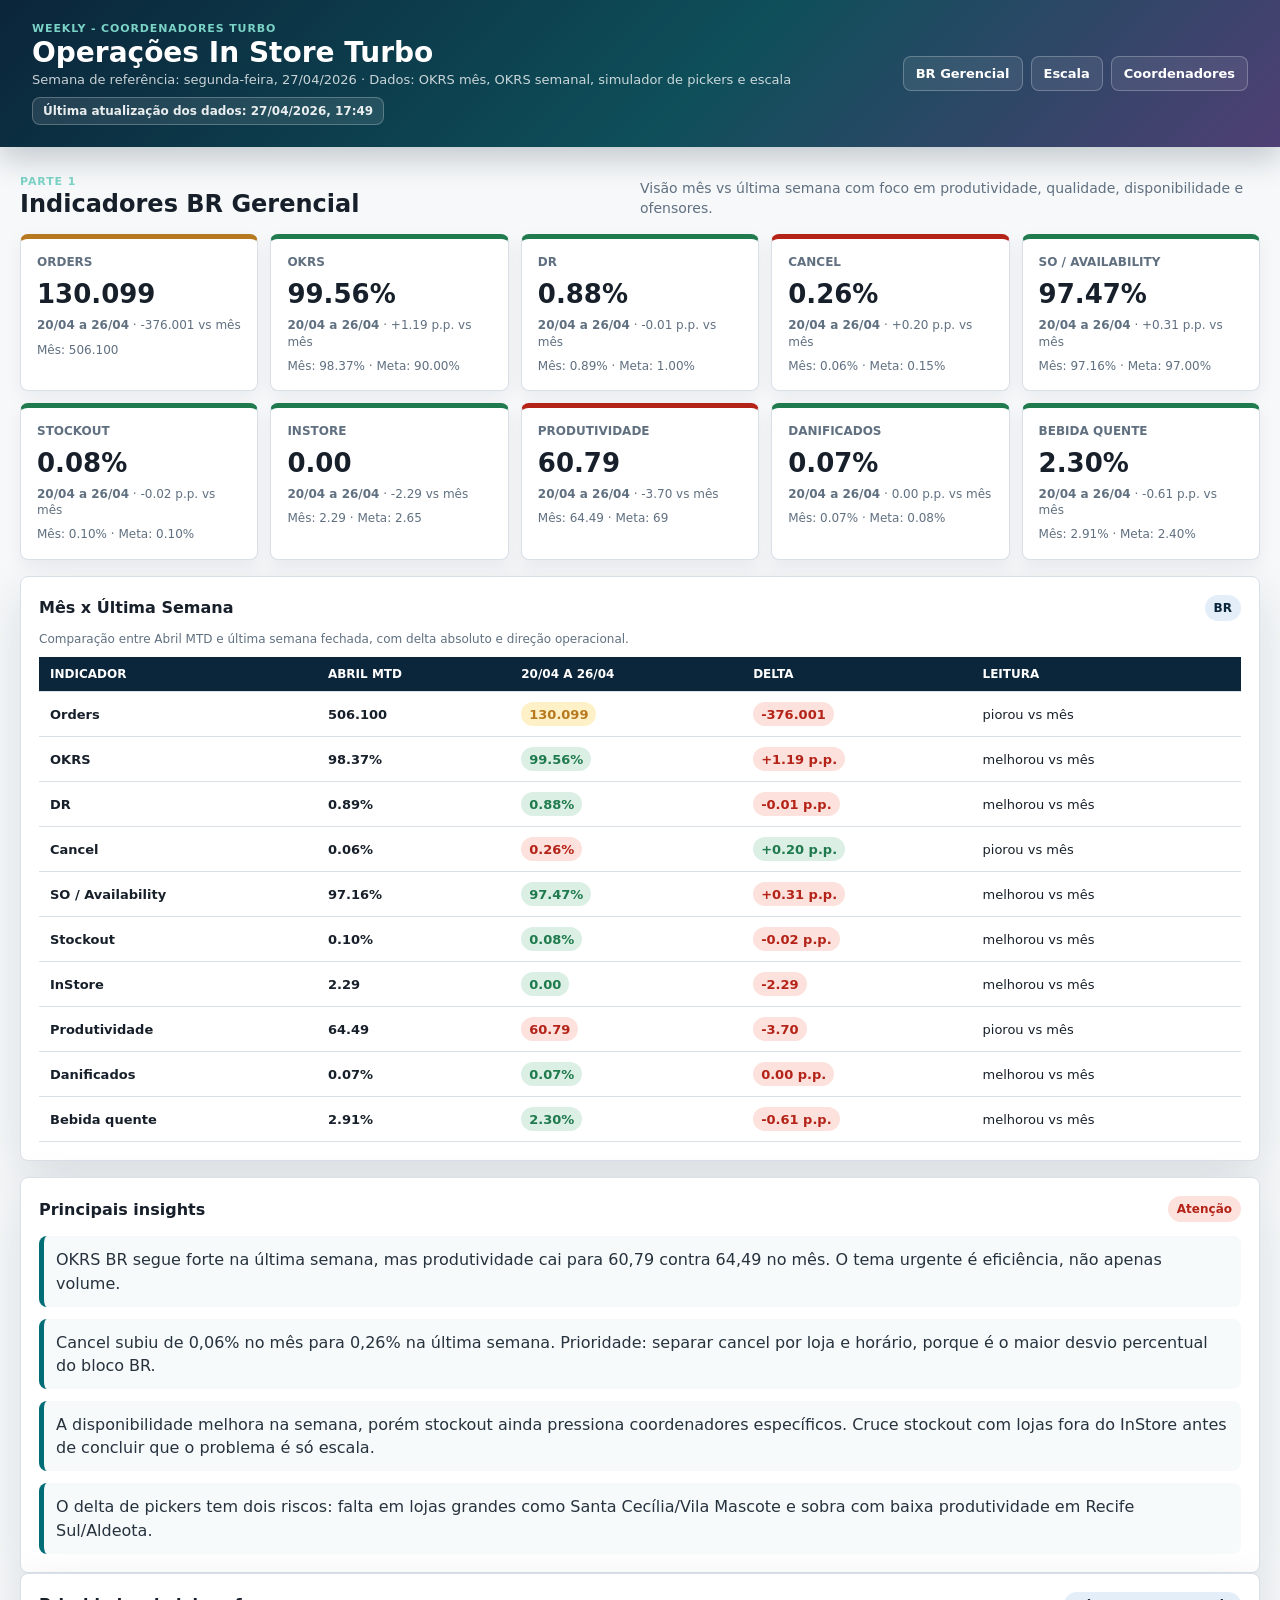
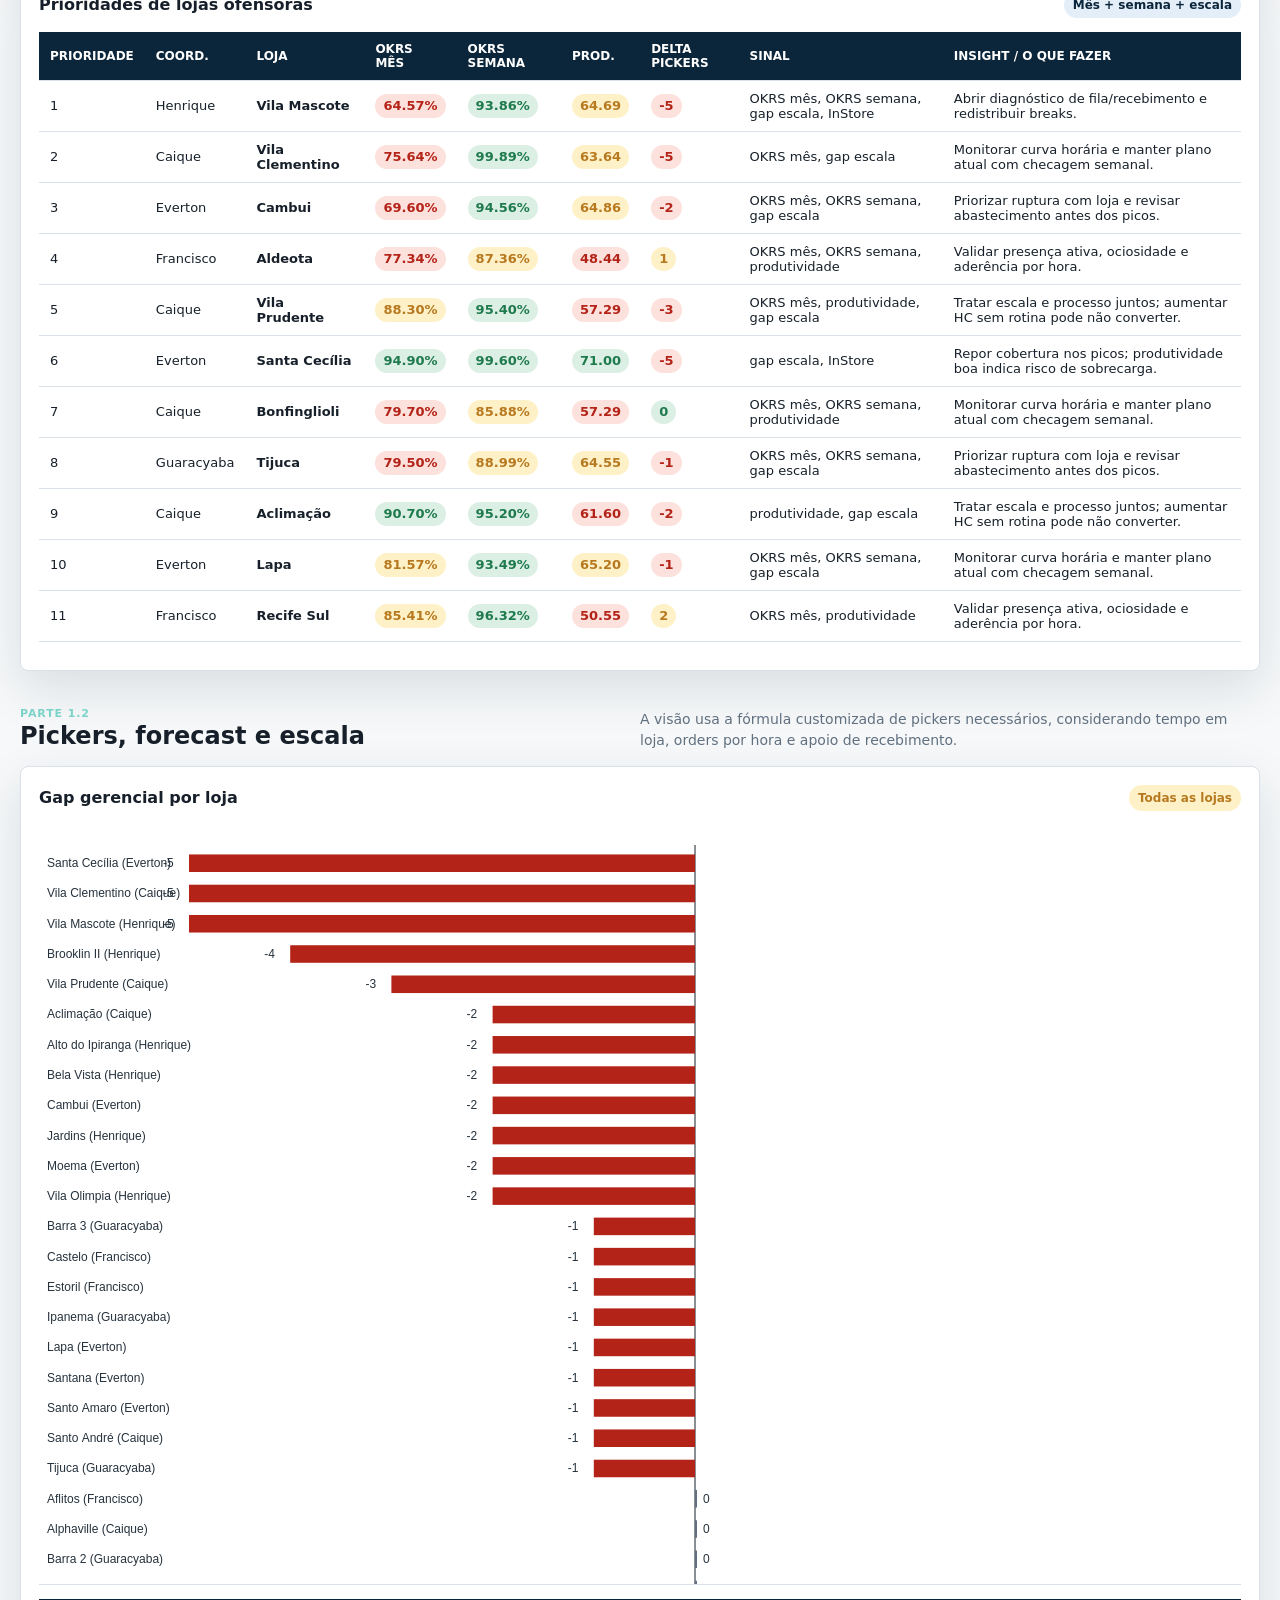
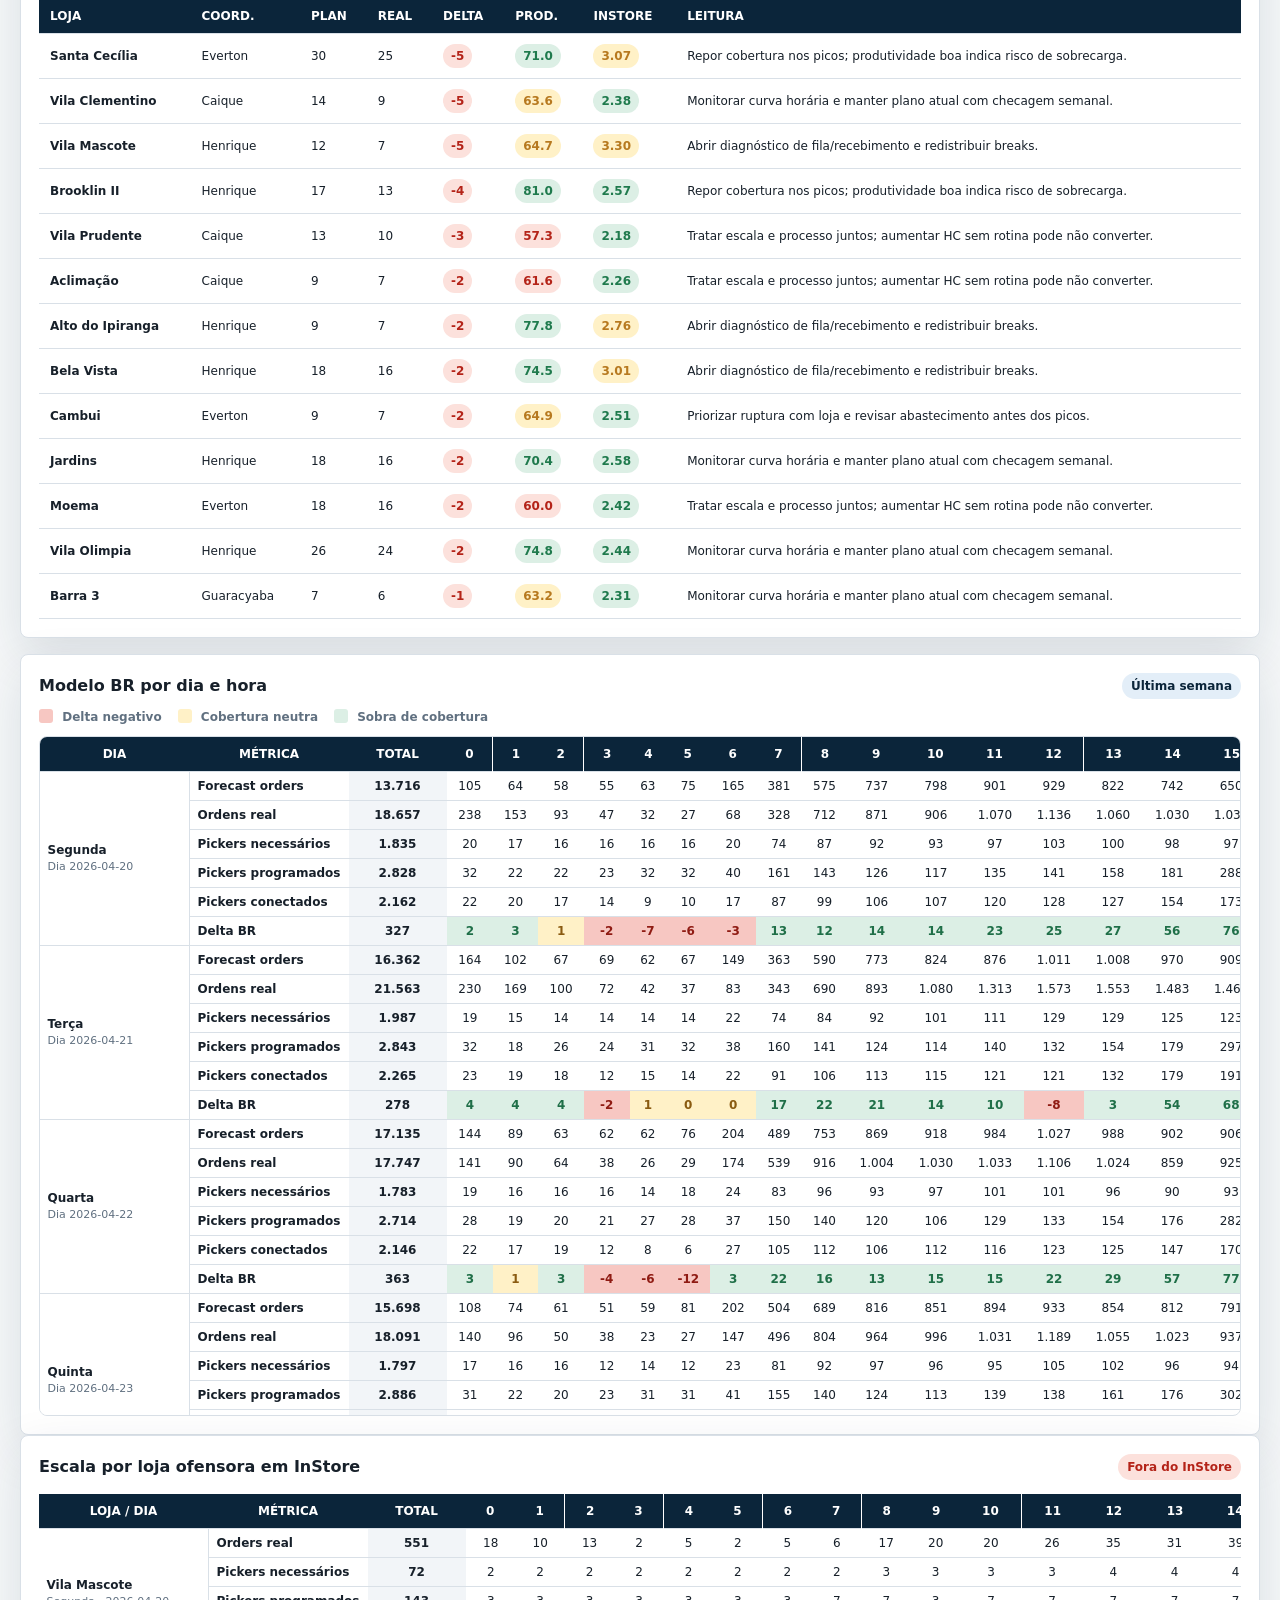
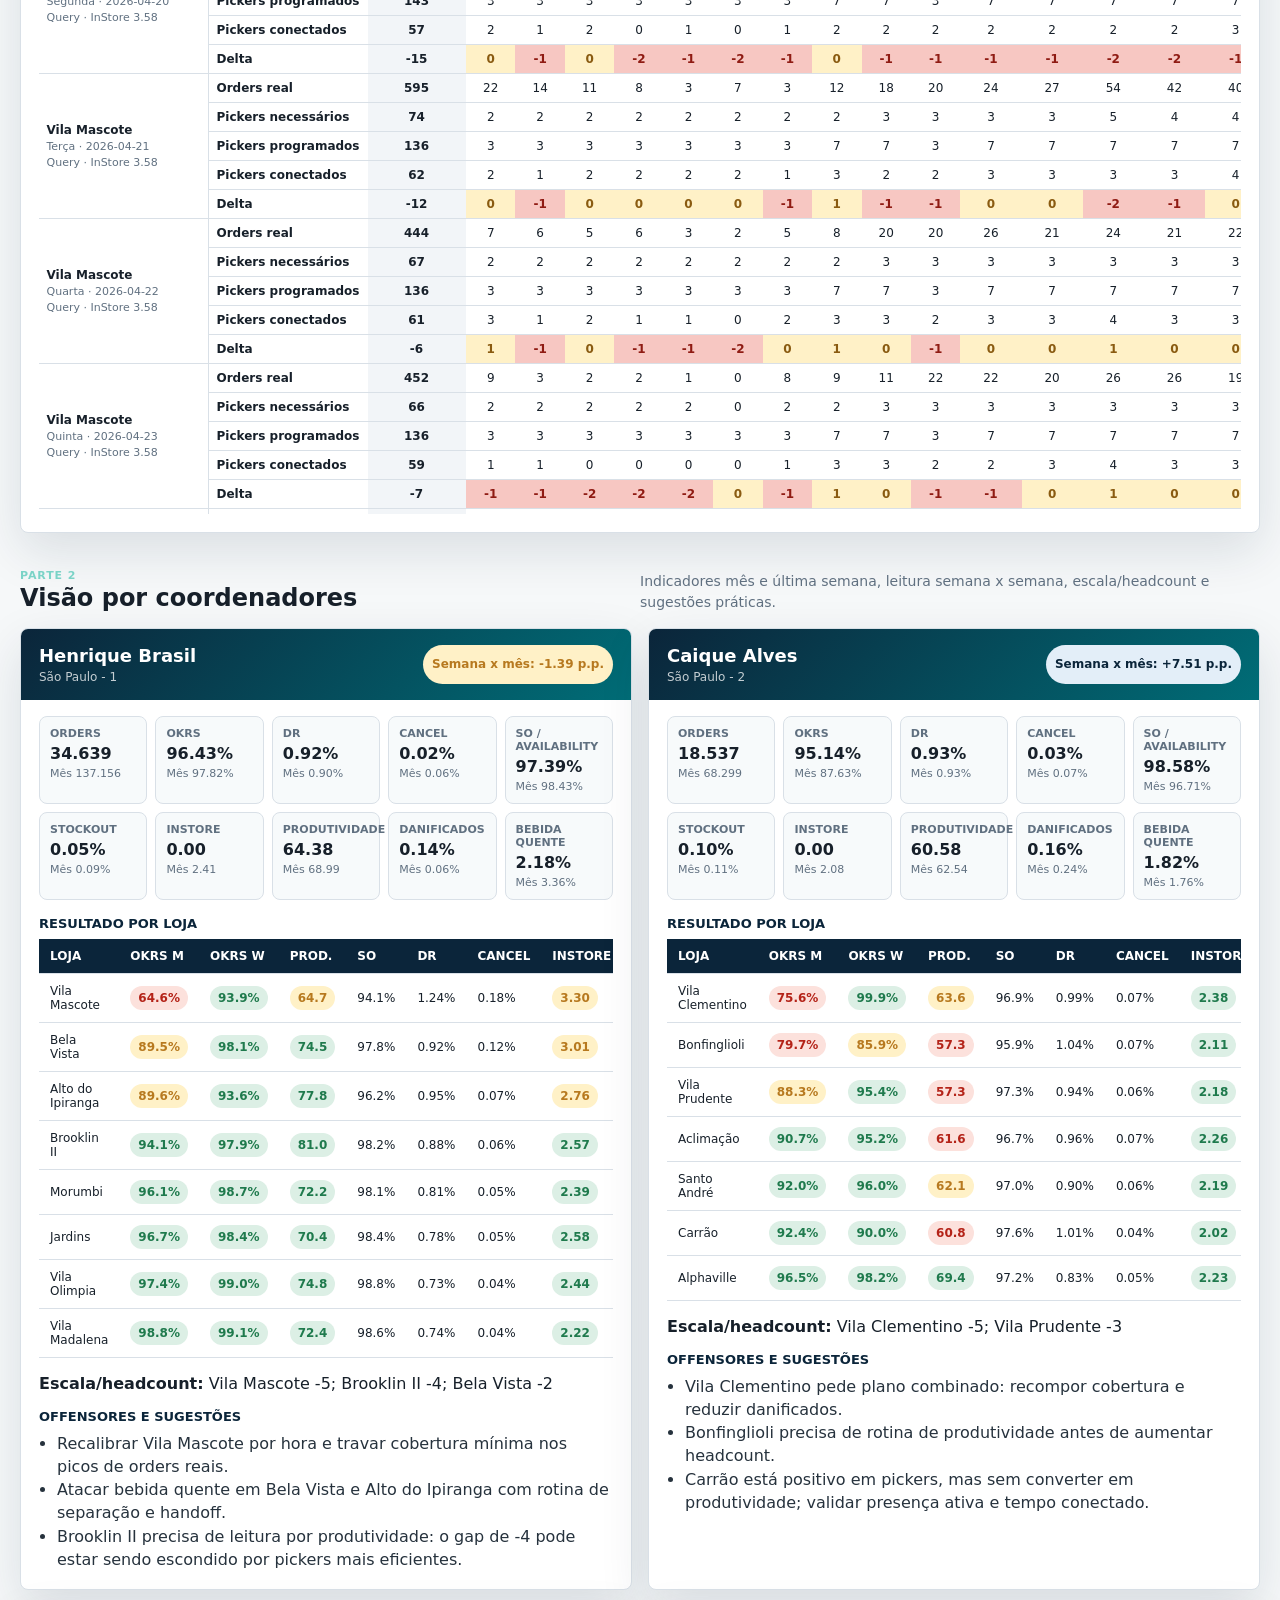
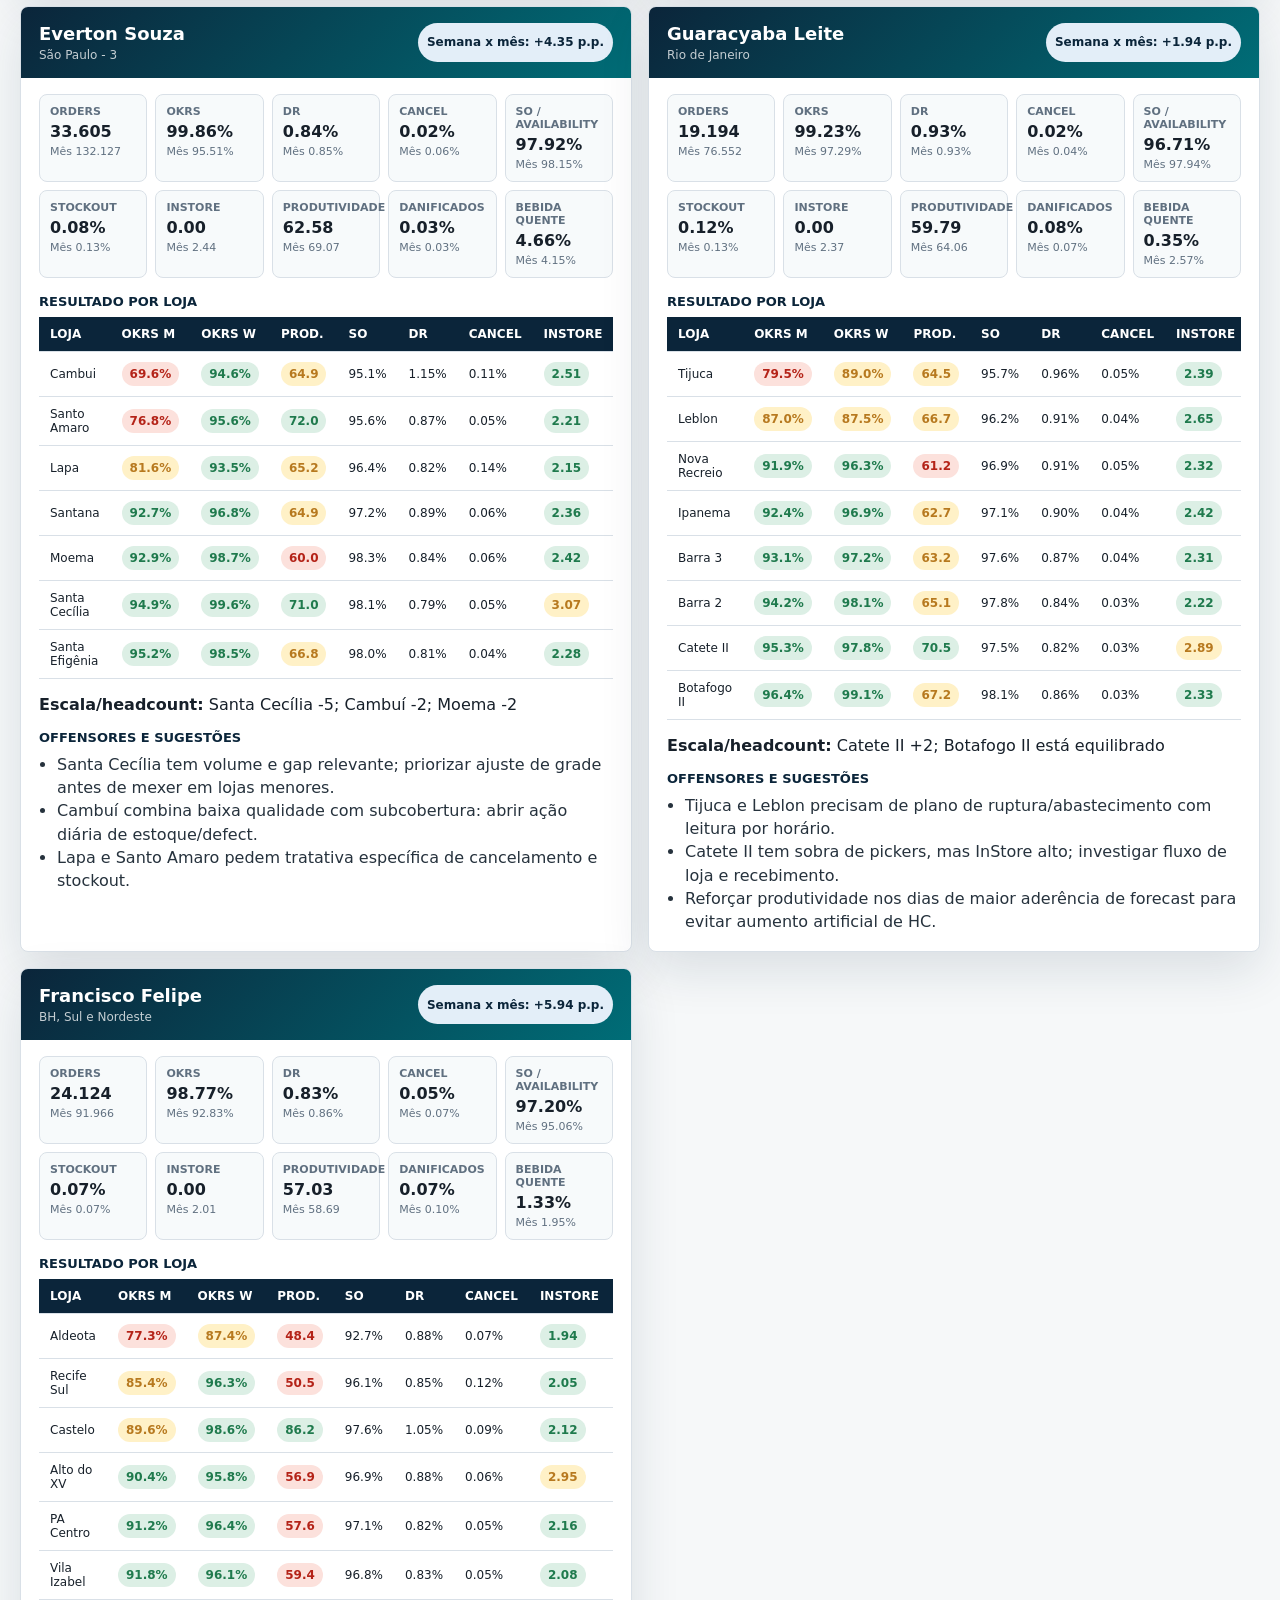
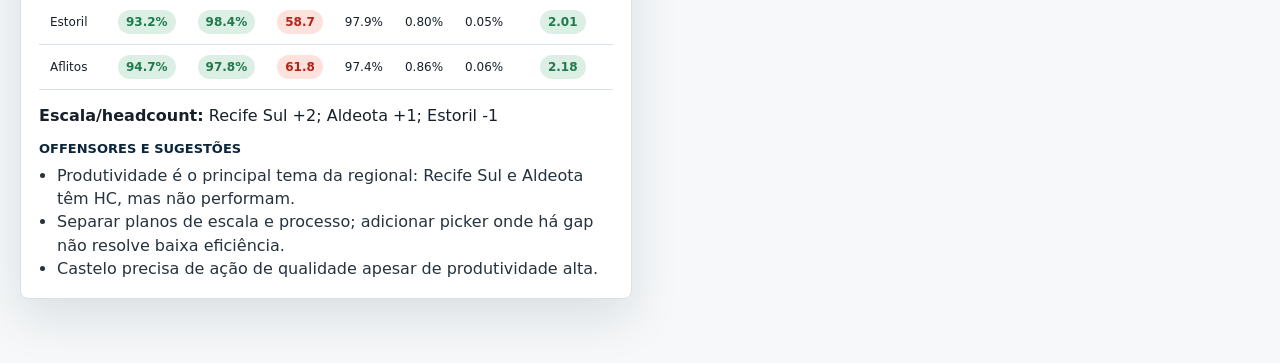
==== index.html @ ad99bea0 "Add files via upload" ====
<!doctype html>
<html lang="pt-BR">
  <head>
    <meta charset="utf-8" />
    <meta name="viewport" content="width=device-width, initial-scale=1" />
    <title>Operações In Store Turbo - 27/04/2026</title>
    <link rel="stylesheet" href="./styles.css" />
  </head>
  <body>
    <header class="topbar">
      <div>
        <p class="eyebrow">Weekly - Coordenadores Turbo</p>
        <h1>Operações In Store Turbo</h1>
        <p class="meta">Semana de referência: segunda-feira, 27/04/2026 · Dados: OKRS mês, OKRS semanal, simulador de pickers e escala</p>
        <p class="update-stamp" id="data-updated-at">Última atualização dos dados: carregando...</p>
      </div>
      <nav class="tabs" aria-label="Seções do dashboard">
        <a href="#br">BR Gerencial</a>
        <a href="#escala">Escala</a>
        <a href="#coords">Coordenadores</a>
      </nav>
    </header>

    <main>
      <section id="br" class="section">
        <div class="section-title">
          <div>
            <p class="eyebrow">Parte 1</p>
            <h2>Indicadores BR Gerencial</h2>
          </div>
          <p class="section-note">Visão mês vs última semana com foco em produtividade, qualidade, disponibilidade e ofensores.</p>
        </div>

        <div class="kpi-grid dense" id="br-kpis"></div>

        <article class="panel br-compare-panel">
          <div class="panel-head">
            <h3>Mês x Última Semana</h3>
            <span class="pill">BR</span>
          </div>
          <p class="chart-note">Comparação entre Abril MTD e última semana fechada, com delta absoluto e direção operacional.</p>
          <div class="table-wrap compare-table-wrap">
            <table id="br-compare-table" class="compare-table"></table>
          </div>
        </article>

        <article class="panel insight-panel">
          <div class="panel-head">
            <h3>Principais insights</h3>
            <span class="pill danger">Atenção</span>
          </div>
          <ul id="br-insights" class="insight-list"></ul>
        </article>

        <article class="panel">
          <div class="panel-head">
            <h3>Prioridades de lojas ofensoras</h3>
            <span class="pill">Mês + semana + escala</span>
          </div>
          <div class="table-wrap">
            <table id="offenders-table"></table>
          </div>
        </article>
      </section>

      <section id="escala" class="section">
        <div class="section-title">
          <div>
            <p class="eyebrow">Parte 1.2</p>
            <h2>Pickers, forecast e escala</h2>
          </div>
          <p class="section-note">A visão usa a fórmula customizada de pickers necessários, considerando tempo em loja, orders por hora e apoio de recebimento.</p>
        </div>

        <article class="panel gap-panel">
            <div class="panel-head">
              <h3>Gap gerencial por loja</h3>
              <span class="pill warning">Todas as lojas</span>
            </div>
            <div class="chart-shell extra-tall">
              <canvas id="pickerGapChart" height="720"></canvas>
            </div>
            <div class="table-wrap">
              <table id="picker-gap-table" class="compact-table"></table>
            </div>
        </article>

        <article class="panel">
          <div class="panel-head">
            <h3>Modelo BR por dia e hora</h3>
            <span class="pill">Última semana</span>
          </div>
          <div class="matrix-legend">
            <span><i class="heat bad"></i> Delta negativo</span>
            <span><i class="heat ok"></i> Cobertura neutra</span>
            <span><i class="heat good"></i> Sobra de cobertura</span>
          </div>
          <div class="table-wrap matrix-wrap">
            <table id="hourly-matrix" class="matrix-table"></table>
          </div>
        </article>

        <article class="panel">
          <div class="panel-head">
            <h3>Escala por loja ofensora em InStore</h3>
            <span class="pill danger">Fora do InStore</span>
          </div>
          <div class="table-wrap">
            <table id="scale-priority-table" class="matrix-table store-matrix"></table>
          </div>
        </article>
      </section>

      <section id="coords" class="section">
        <div class="section-title">
          <div>
            <p class="eyebrow">Parte 2</p>
            <h2>Visão por coordenadores</h2>
          </div>
          <p class="section-note">Indicadores mês e última semana, leitura semana x semana, escala/headcount e sugestões práticas.</p>
        </div>

        <div id="coord-grid" class="coord-grid"></div>
      </section>
    </main>

    <script src="./scale_data.js"></script>
    <script src="./app.js"></script>
  </body>
</html>
---- styles.css ----
:root {
  --ink: #17202a;
  --muted: #607080;
  --line: #d9e0e7;
  --paper: #f6f8f9;
  --panel: #ffffff;
  --navy: #0b253a;
  --teal: #006d77;
  --green: #1f7a4d;
  --green-soft: #dcefe5;
  --amber: #b7791f;
  --amber-soft: #fff1c7;
  --red: #b42318;
  --red-soft: #fce1dc;
  --blue-soft: #e3eef8;
  --violet: #6b4fa3;
  --shadow: 0 18px 50px rgba(18, 38, 63, 0.12);
  font-family: Inter, ui-sans-serif, system-ui, -apple-system, BlinkMacSystemFont, "Segoe UI", sans-serif;
}

* {
  box-sizing: border-box;
}

html {
  scroll-behavior: smooth;
}

body {
  margin: 0;
  color: var(--ink);
  background: var(--paper);
}

.topbar {
  position: sticky;
  top: 0;
  z-index: 10;
  display: flex;
  justify-content: space-between;
  gap: 28px;
  align-items: center;
  padding: 22px 32px;
  color: #fff;
  background: linear-gradient(135deg, #0b253a 0%, #0e4f5a 55%, #4f3f74 100%);
  box-shadow: 0 12px 28px rgba(11, 37, 58, 0.22);
}

.topbar h1 {
  margin: 3px 0 5px;
  font-size: 28px;
  line-height: 1.05;
  letter-spacing: 0;
}

.eyebrow {
  margin: 0;
  color: #7bd3c7;
  font-size: 11px;
  font-weight: 800;
  letter-spacing: 0.08em;
  text-transform: uppercase;
}

.meta {
  margin: 0;
  color: rgba(255, 255, 255, 0.78);
  font-size: 13px;
}

.update-stamp {
  display: inline-flex;
  margin: 10px 0 0;
  padding: 6px 10px;
  border: 1px solid rgba(255, 255, 255, 0.24);
  border-radius: 8px;
  color: rgba(255, 255, 255, 0.9);
  background: rgba(255, 255, 255, 0.1);
  font-size: 12px;
  font-weight: 800;
}

.tabs {
  display: flex;
  gap: 8px;
  flex-wrap: wrap;
  justify-content: flex-end;
}

.tabs a {
  color: #fff;
  text-decoration: none;
  border: 1px solid rgba(255, 255, 255, 0.25);
  padding: 9px 12px;
  border-radius: 8px;
  font-weight: 700;
  font-size: 13px;
  background: rgba(255, 255, 255, 0.08);
}

main {
  width: min(1440px, calc(100% - 40px));
  margin: 28px auto 64px;
}

.section {
  margin-bottom: 36px;
}

.section-title {
  display: flex;
  align-items: end;
  justify-content: space-between;
  gap: 20px;
  margin-bottom: 16px;
}

.section-title h2 {
  margin: 2px 0 0;
  font-size: 24px;
  letter-spacing: 0;
}

.section-note {
  max-width: 620px;
  margin: 0;
  color: var(--muted);
  font-size: 14px;
  line-height: 1.45;
}

.kpi-grid {
  display: grid;
  grid-template-columns: repeat(6, minmax(0, 1fr));
  gap: 12px;
  margin-bottom: 16px;
}

.kpi-grid.dense {
  grid-template-columns: repeat(5, minmax(0, 1fr));
}

.kpi {
  min-height: 124px;
  padding: 16px;
  border-radius: 8px;
  background: var(--panel);
  border: 1px solid var(--line);
  box-shadow: 0 6px 18px rgba(18, 38, 63, 0.06);
}

.kpi.green {
  border-top: 5px solid var(--green);
}

.kpi.amber {
  border-top: 5px solid var(--amber);
}

.kpi.red {
  border-top: 5px solid var(--red);
}

.kpi .label {
  margin: 0 0 10px;
  color: var(--muted);
  font-size: 12px;
  font-weight: 800;
  text-transform: uppercase;
}

.kpi .value {
  margin: 0;
  font-size: 26px;
  font-weight: 900;
  letter-spacing: 0;
}

.kpi .sub {
  margin: 8px 0 0;
  color: var(--muted);
  font-size: 12px;
  line-height: 1.35;
}

.layout-2 {
  display: grid;
  grid-template-columns: minmax(0, 1.25fr) minmax(360px, 0.75fr);
  gap: 16px;
  margin-bottom: 16px;
}

.panel {
  background: var(--panel);
  border: 1px solid var(--line);
  border-radius: 8px;
  padding: 18px;
  box-shadow: var(--shadow);
}

.panel-head {
  display: flex;
  justify-content: space-between;
  align-items: center;
  gap: 12px;
  margin-bottom: 14px;
}

.panel h3 {
  margin: 0;
  font-size: 16px;
}

.pill {
  display: inline-flex;
  align-items: center;
  justify-content: center;
  min-height: 26px;
  padding: 5px 9px;
  border-radius: 999px;
  background: var(--blue-soft);
  color: var(--navy);
  font-size: 12px;
  font-weight: 800;
  white-space: nowrap;
}

.pill.warning {
  background: var(--amber-soft);
  color: var(--amber);
}

.pill.danger {
  background: var(--red-soft);
  color: var(--red);
}

.chart-shell {
  position: relative;
  width: 100%;
  min-height: 260px;
}

.chart-shell.tall {
  min-height: 340px;
}

.chart-shell.extra-tall {
  min-height: 760px;
}

.chart-shell.compare-scroll {
  max-height: 430px;
  min-height: 390px;
  overflow-y: auto;
  padding-bottom: 8px;
}

.br-compare-panel {
  margin-bottom: 16px;
}

.compare-table-wrap {
  max-height: none;
}

.compare-table {
  min-width: 760px;
}

.compare-table td:nth-child(2),
.compare-table td:nth-child(3),
.compare-table td:nth-child(4) {
  font-weight: 900;
}

canvas {
  width: 100%;
  display: block;
}

.chart-note {
  margin: -4px 0 10px;
  color: var(--muted);
  font-size: 12px;
  line-height: 1.4;
}

.insight-list {
  display: grid;
  gap: 12px;
  padding: 0;
  margin: 0;
  list-style: none;
}

.insight-list li {
  padding: 12px;
  border-radius: 8px;
  background: #f7fafb;
  border-left: 5px solid var(--teal);
  color: #26323d;
  line-height: 1.45;
}

.formula-card {
  padding: 14px;
  border: 1px solid #d6e7e5;
  border-radius: 8px;
  background: #f2fbf9;
  margin-bottom: 12px;
}

.formula-card p {
  margin: 0 0 8px;
  line-height: 1.45;
}

.formula-card p:last-child {
  margin-bottom: 0;
}

.muted {
  color: var(--muted);
}

.matrix-legend {
  display: flex;
  gap: 16px;
  flex-wrap: wrap;
  margin: -4px 0 12px;
  color: var(--muted);
  font-size: 12px;
  font-weight: 800;
}

.heat {
  display: inline-block;
  width: 14px;
  height: 14px;
  margin-right: 5px;
  border-radius: 3px;
  vertical-align: -2px;
}

.heat.bad,
.heat-bad {
  background: #f7c7c2;
  color: #8f1b13;
  font-weight: 900;
}

.heat.ok,
.heat-ok {
  background: #fff1c7;
  color: #8a5b11;
  font-weight: 900;
}

.heat.good,
.heat-good {
  background: #dcefe5;
  color: #1f6f48;
  font-weight: 900;
}

.table-wrap {
  overflow: auto;
  max-height: 620px;
}

.table-wrap.slim {
  margin-bottom: 14px;
}

table {
  width: 100%;
  border-collapse: separate;
  border-spacing: 0;
  min-width: 900px;
  font-size: 13px;
}

th,
td {
  padding: 10px 11px;
  border-bottom: 1px solid var(--line);
  text-align: left;
  vertical-align: middle;
}

th {
  position: static;
  color: #fff;
  background: var(--navy);
  font-size: 12px;
  text-transform: uppercase;
}

.matrix-wrap {
  max-height: 680px;
  border: 1px solid var(--line);
  border-radius: 8px;
}

.gap-panel {
  margin-bottom: 16px;
}

.gap-panel .chart-shell {
  max-height: 680px;
  overflow-y: auto;
  border-bottom: 1px solid var(--line);
  margin-bottom: 14px;
}

.matrix-table {
  min-width: 1680px;
  font-size: 12px;
}

.matrix-table th {
  position: sticky;
  top: 0;
  text-align: center;
  z-index: 3;
}

.matrix-table td {
  padding: 7px 8px;
  text-align: center;
  white-space: nowrap;
}

.matrix-table th:first-child {
  position: sticky;
  left: 0;
  z-index: 4;
}

.matrix-table th:nth-child(2) {
  position: sticky;
  left: 150px;
  z-index: 4;
}

.matrix-table th:nth-child(3) {
  position: sticky;
  left: 280px;
  z-index: 4;
}

.matrix-table .day-cell,
.matrix-table .metric-cell,
.matrix-table .total-cell {
  position: sticky;
  z-index: 2;
  background: #fff;
}

.matrix-table .day-cell {
  left: 0;
  width: 150px;
  min-width: 150px;
  text-align: left;
  border-right: 1px solid var(--line);
}

.day-cell span {
  display: block;
  margin-top: 3px;
  color: var(--muted);
  font-size: 11px;
}

.metric-cell {
  left: 150px;
  width: 130px;
  min-width: 130px;
  text-align: left !important;
  font-weight: 800;
}

.total-cell {
  left: 280px;
  width: 98px;
  min-width: 98px;
  font-weight: 900;
  background: #f2f5f8 !important;
}

tr:hover td {
  background: #f9fbfc;
}

.status {
  display: inline-flex;
  align-items: center;
  min-height: 24px;
  padding: 4px 8px;
  border-radius: 999px;
  font-weight: 900;
  white-space: nowrap;
}

.status.green {
  background: var(--green-soft);
  color: var(--green);
}

.status.amber {
  background: var(--amber-soft);
  color: var(--amber);
}

.status.red {
  background: var(--red-soft);
  color: var(--red);
}

.coord-grid {
  display: grid;
  grid-template-columns: repeat(2, minmax(0, 1fr));
  gap: 16px;
}

.coord-card {
  background: var(--panel);
  border: 1px solid var(--line);
  border-radius: 8px;
  box-shadow: var(--shadow);
  overflow: hidden;
}

.coord-top {
  display: flex;
  justify-content: space-between;
  gap: 16px;
  padding: 16px 18px;
  color: #fff;
  background: linear-gradient(135deg, var(--navy), var(--teal));
}

.coord-top h3 {
  margin: 0;
  font-size: 18px;
}

.coord-top p {
  margin: 4px 0 0;
  color: rgba(255, 255, 255, 0.76);
  font-size: 12px;
}

.coord-body {
  padding: 16px 18px 18px;
}

.coord-metrics {
  display: grid;
  grid-template-columns: repeat(4, 1fr);
  gap: 8px;
  margin-bottom: 14px;
}

.coord-metrics.full {
  grid-template-columns: repeat(5, minmax(0, 1fr));
}

.mini-metric {
  padding: 10px;
  border-radius: 8px;
  background: #f7fafb;
  border: 1px solid var(--line);
}

.mini-metric span {
  display: block;
  color: var(--muted);
  font-size: 11px;
  font-weight: 800;
  text-transform: uppercase;
}

.mini-metric strong {
  display: block;
  margin-top: 4px;
  font-size: 16px;
}

.mini-metric em {
  display: block;
  margin-top: 4px;
  color: var(--muted);
  font-size: 11px;
  font-style: normal;
}

.coord-body h4 {
  margin: 16px 0 8px;
  font-size: 13px;
  text-transform: uppercase;
  color: var(--navy);
}

.compact-table {
  min-width: 0;
  font-size: 12px;
}

.compact-table th {
  position: static;
}

.store-matrix {
  min-width: 1780px;
}

.store-matrix .day-cell {
  width: 170px;
  min-width: 170px;
}

.store-matrix .metric-cell {
  left: 170px;
}

.store-matrix .total-cell {
  left: 300px;
}

.store-matrix th:nth-child(2) {
  left: 170px;
}

.store-matrix th:nth-child(3) {
  left: 300px;
}

.suggestions {
  margin: 0;
  padding-left: 18px;
  color: #26323d;
  line-height: 1.45;
}

@media (max-width: 1080px) {
  .topbar,
  .section-title {
    align-items: start;
    flex-direction: column;
  }

  .tabs {
    justify-content: flex-start;
  }

  .kpi-grid {
    grid-template-columns: repeat(3, 1fr);
  }

  .kpi-grid.dense,
  .coord-metrics.full {
    grid-template-columns: repeat(3, 1fr);
  }

  .layout-2,
  .coord-grid {
    grid-template-columns: 1fr;
  }
}

@media (max-width: 680px) {
  main {
    width: min(100% - 24px, 1440px);
  }

  .topbar {
    padding: 18px;
  }

  .kpi-grid,
  .coord-metrics {
    grid-template-columns: repeat(2, 1fr);
  }

  .kpi-grid.dense,
  .coord-metrics.full {
    grid-template-columns: repeat(2, 1fr);
  }
}
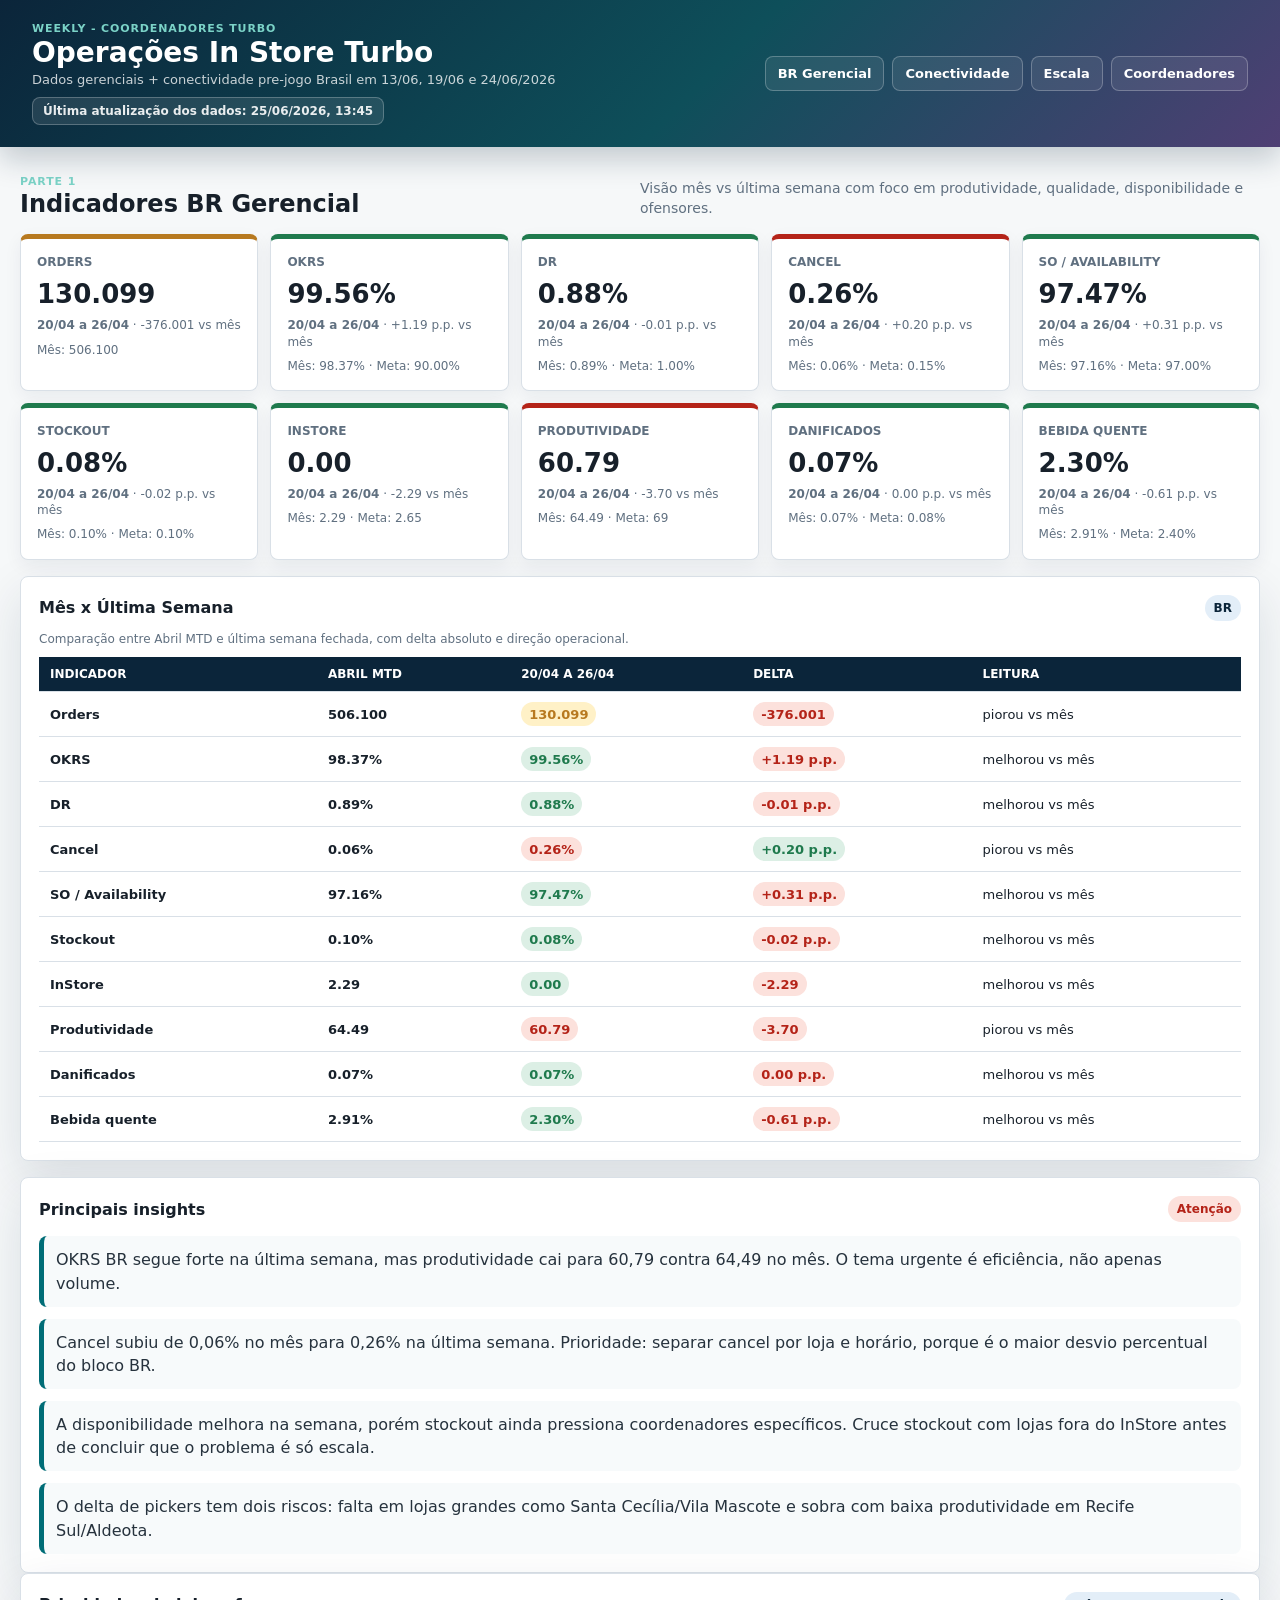
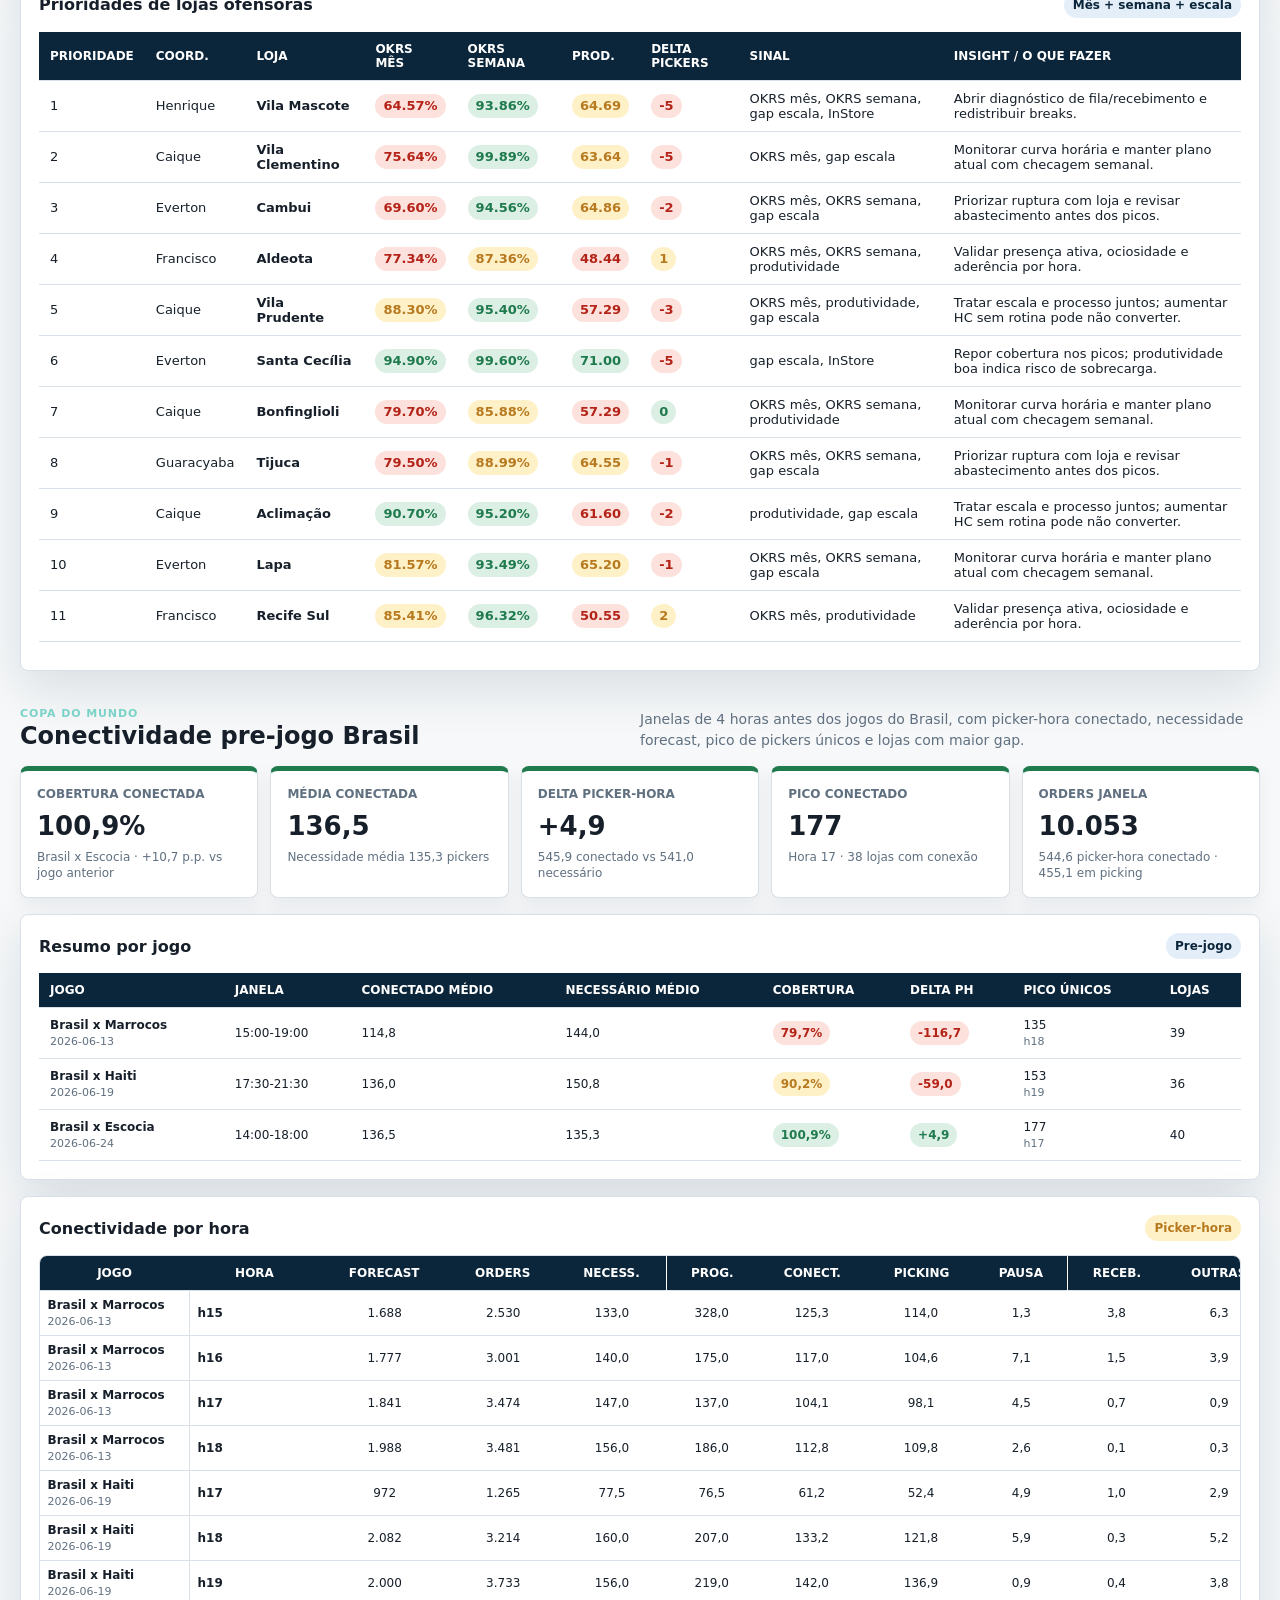
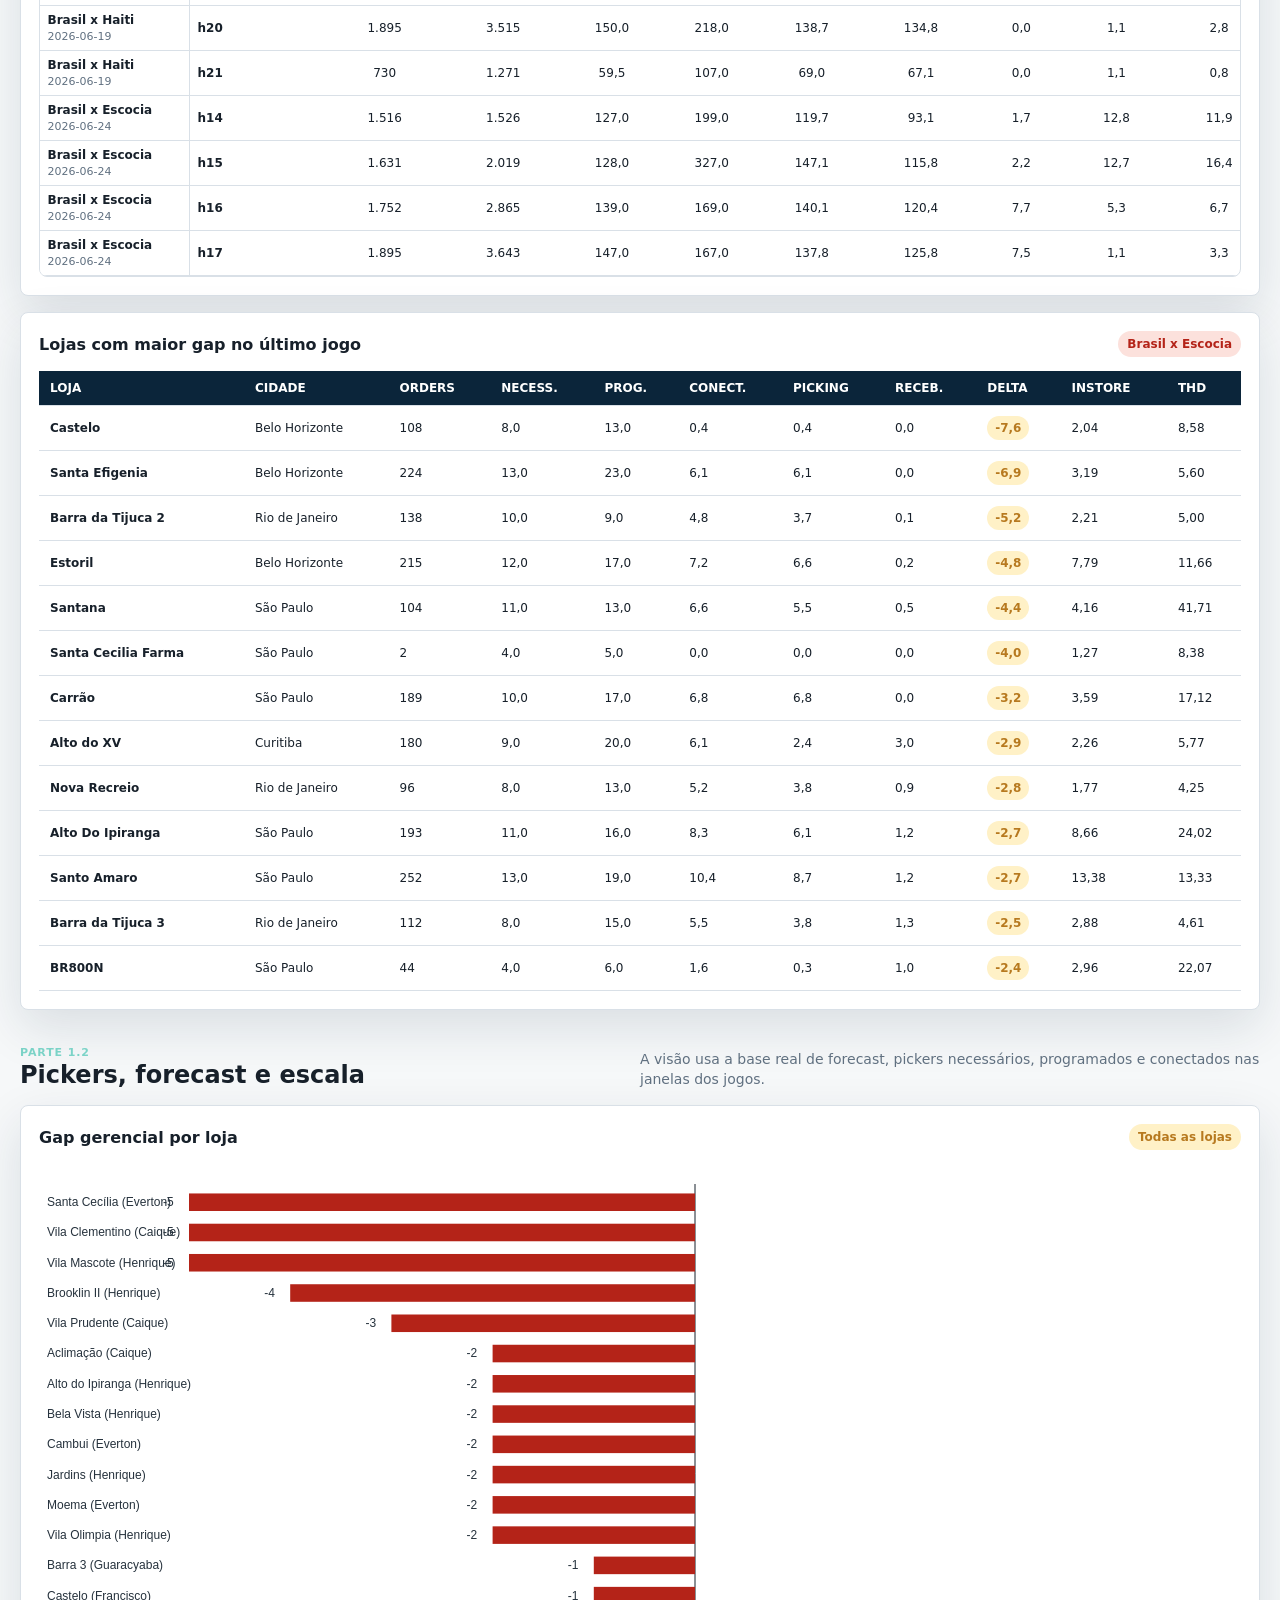
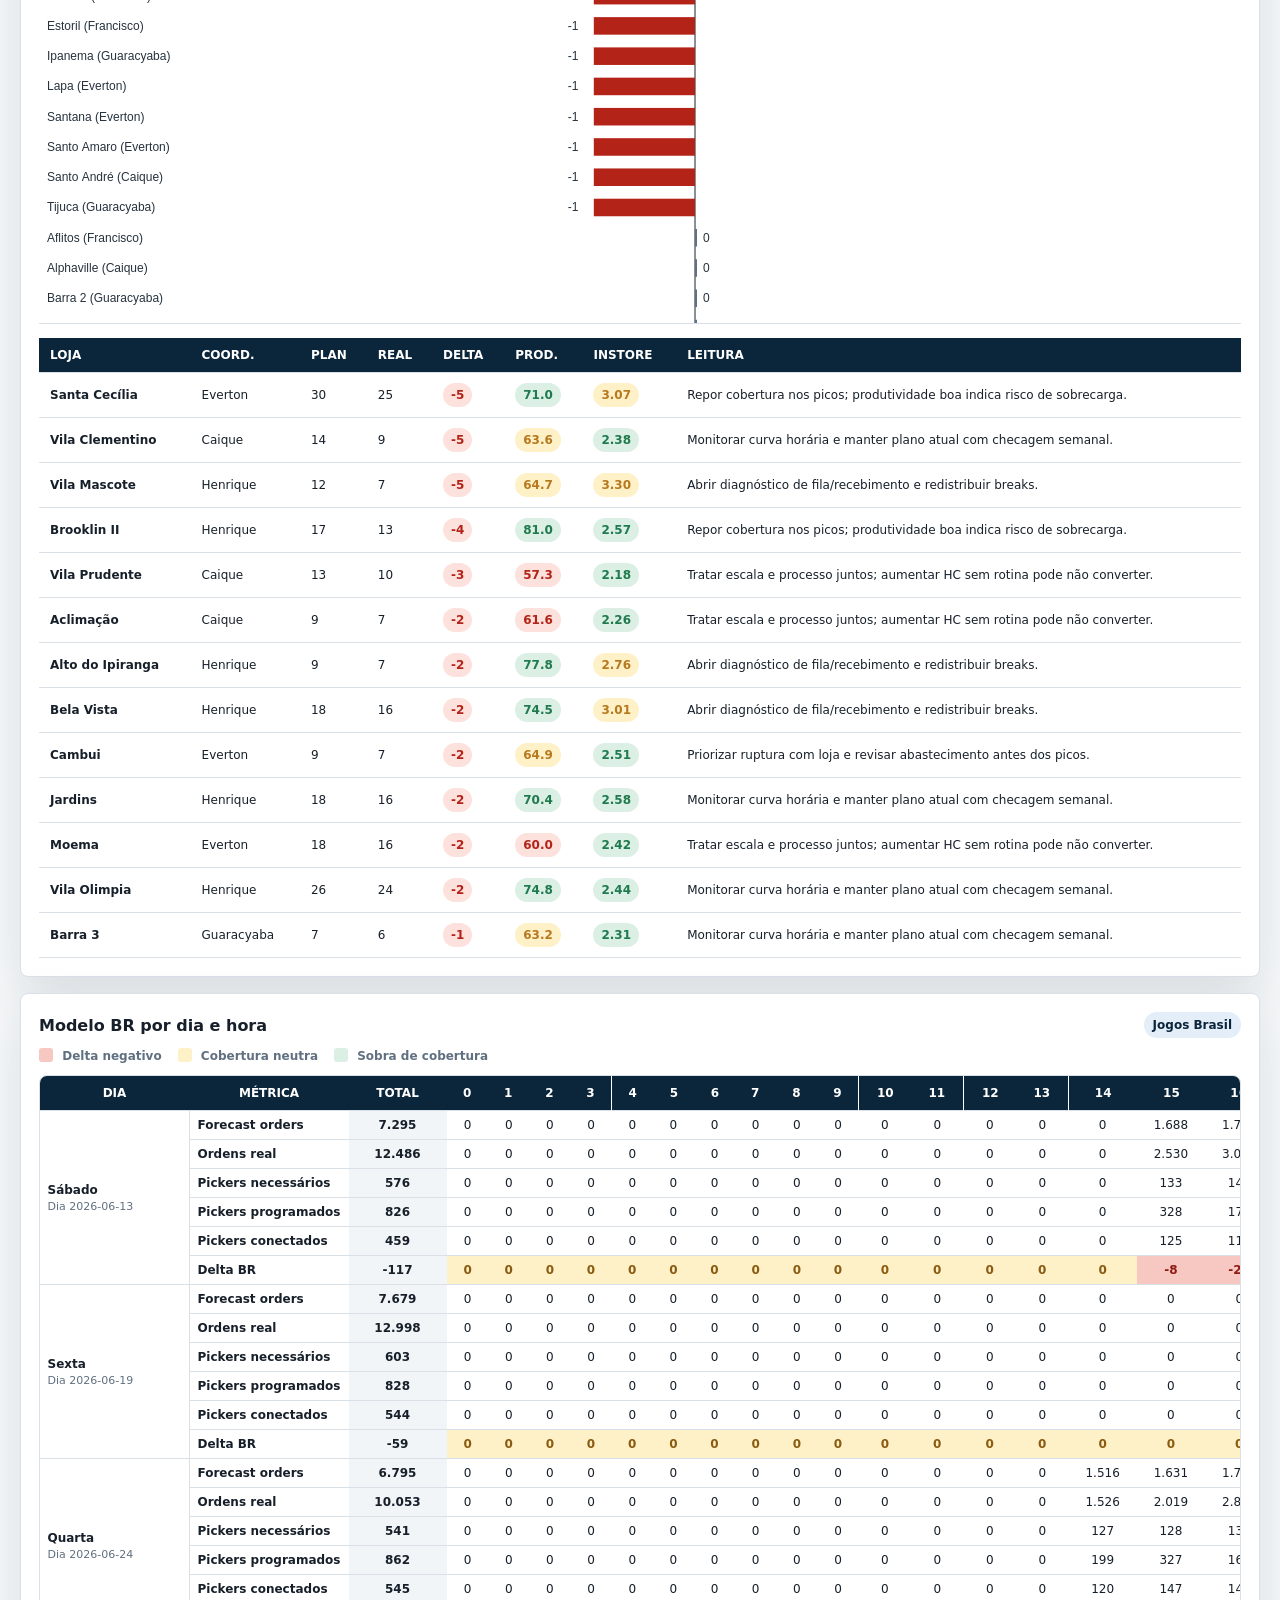
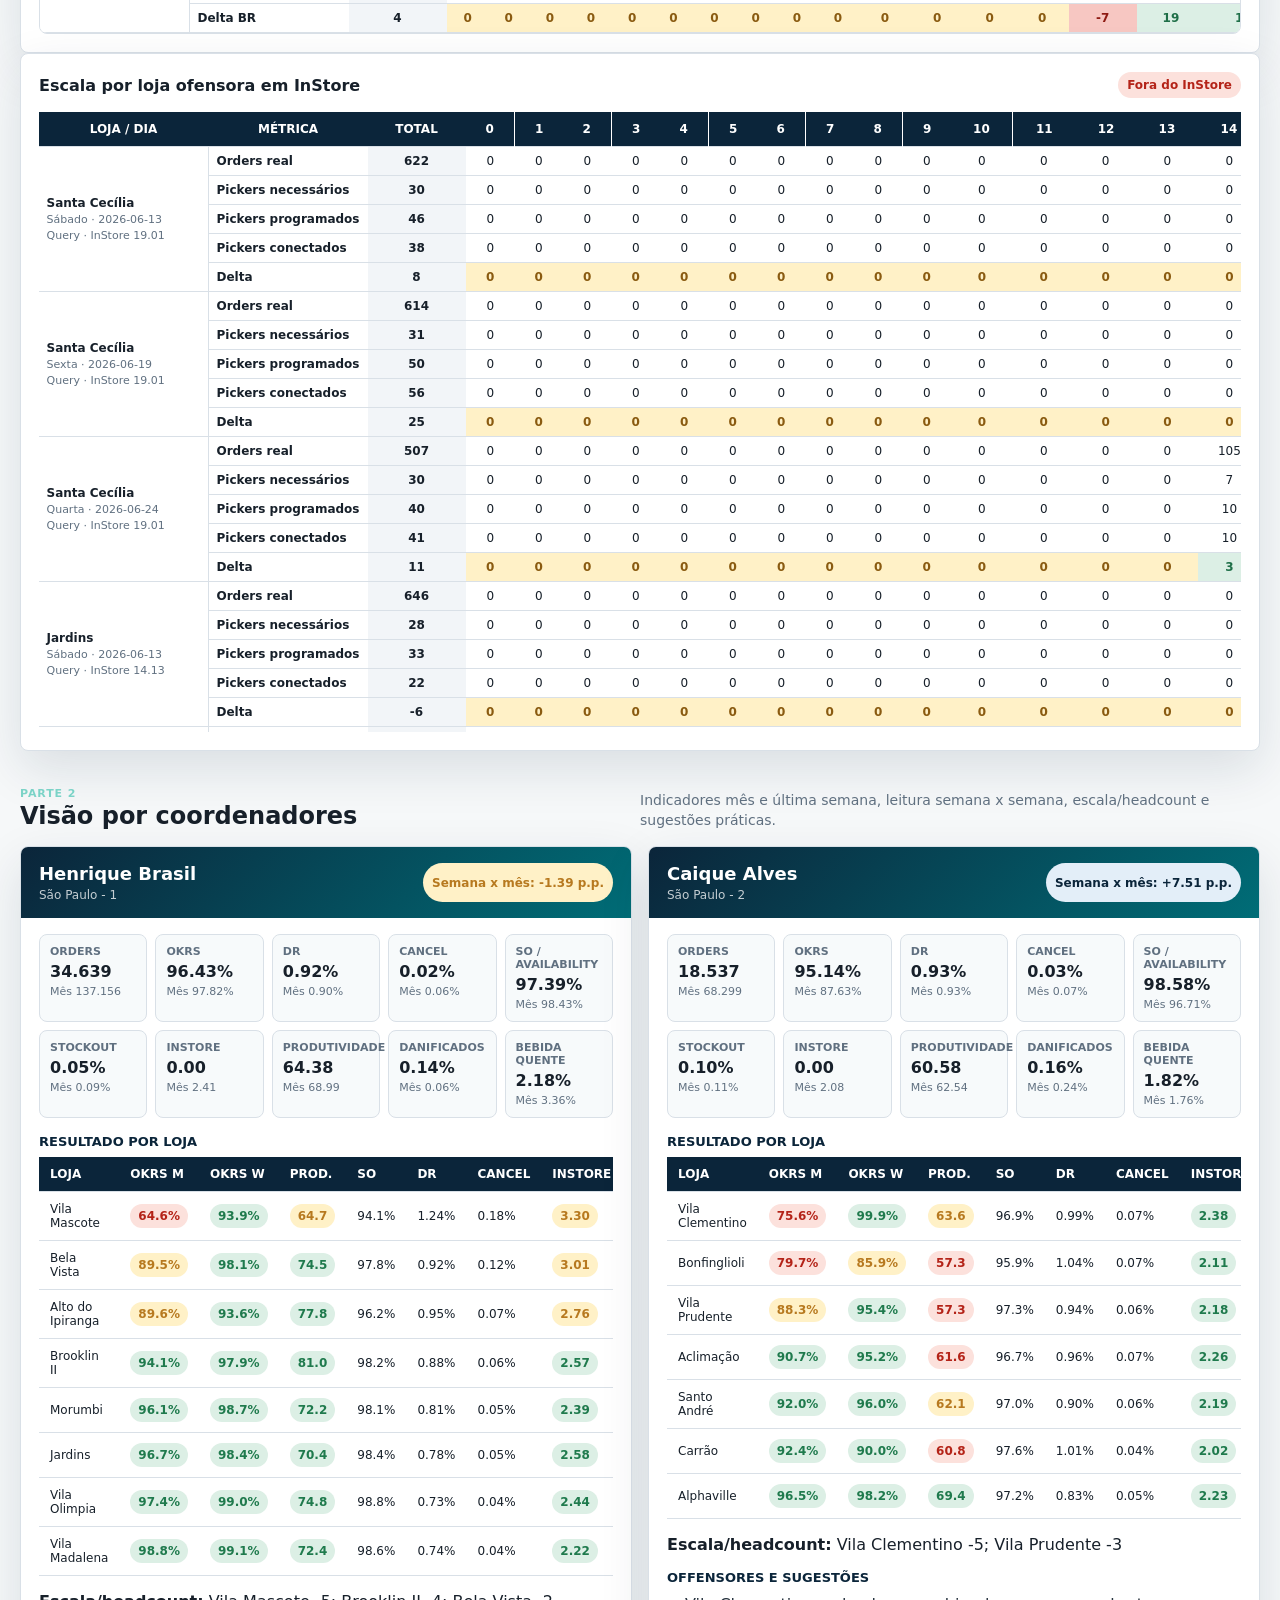
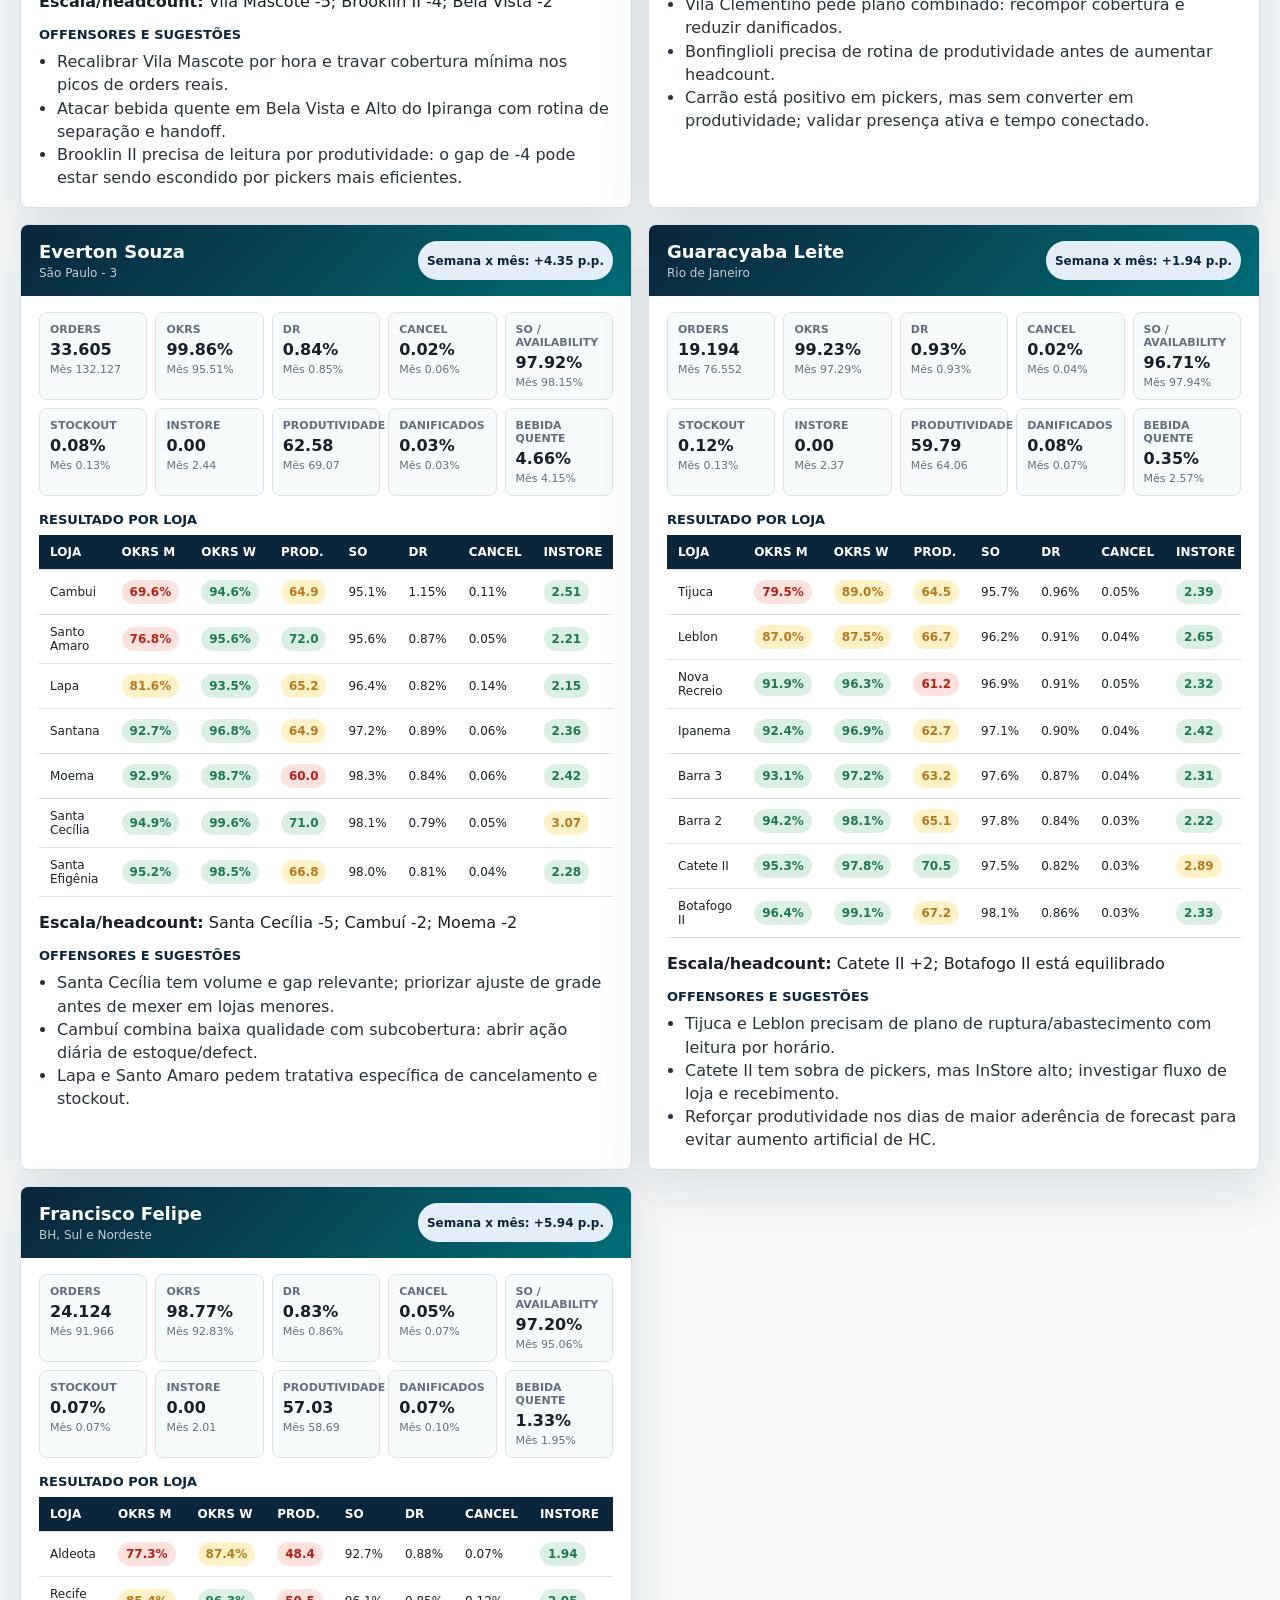
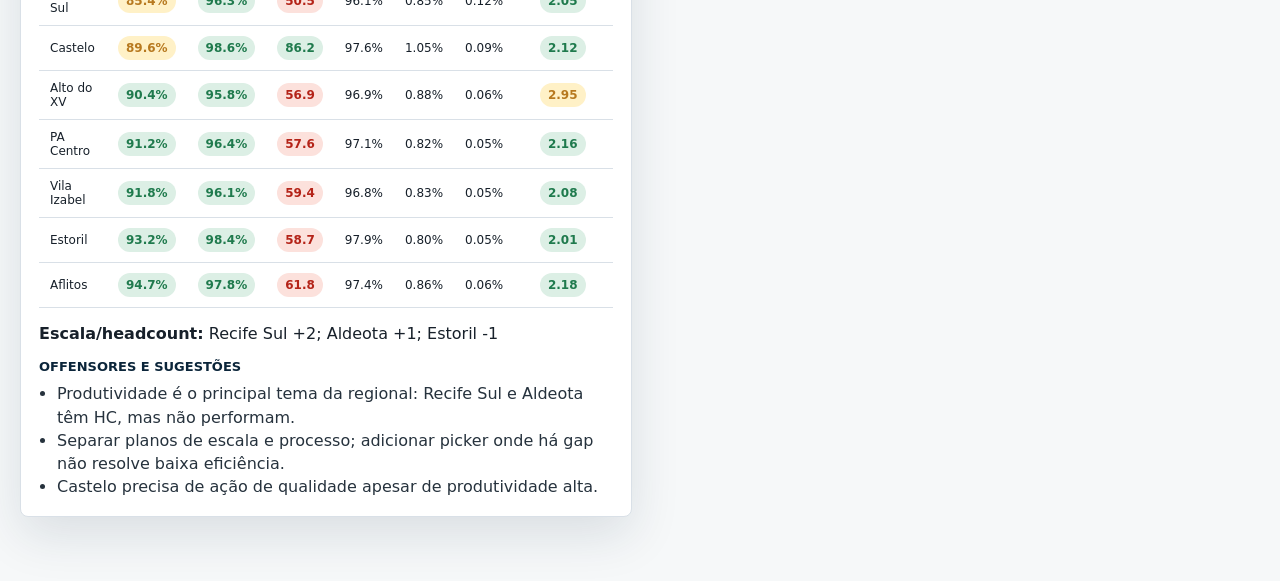
==== commit a60d644d: "Atualiza conectividade Brasil na dashboard" ====
--- a/index.html
+++ b/index.html
@@ -3,7 +3,7 @@
   <head>
     <meta charset="utf-8" />
     <meta name="viewport" content="width=device-width, initial-scale=1" />
-    <title>Operações In Store Turbo - 27/04/2026</title>
+    <title>Operações In Store Turbo - Conectividade Brasil</title>
     <link rel="stylesheet" href="./styles.css" />
   </head>
   <body>
@@ -11,11 +11,12 @@
       <div>
         <p class="eyebrow">Weekly - Coordenadores Turbo</p>
         <h1>Operações In Store Turbo</h1>
-        <p class="meta">Semana de referência: segunda-feira, 27/04/2026 · Dados: OKRS mês, OKRS semanal, simulador de pickers e escala</p>
+        <p class="meta">Dados gerenciais + conectividade pre-jogo Brasil em 13/06, 19/06 e 24/06/2026</p>
         <p class="update-stamp" id="data-updated-at">Última atualização dos dados: carregando...</p>
       </div>
       <nav class="tabs" aria-label="Seções do dashboard">
         <a href="#br">BR Gerencial</a>
+        <a href="#conectividade">Conectividade</a>
         <a href="#escala">Escala</a>
         <a href="#coords">Coordenadores</a>
       </nav>
@@ -63,13 +64,55 @@
         </article>
       </section>
 
+      <section id="conectividade" class="section">
+        <div class="section-title">
+          <div>
+            <p class="eyebrow">Copa do Mundo</p>
+            <h2>Conectividade pre-jogo Brasil</h2>
+          </div>
+          <p class="section-note">Janelas de 4 horas antes dos jogos do Brasil, com picker-hora conectado, necessidade forecast, pico de pickers únicos e lojas com maior gap.</p>
+        </div>
+
+        <div class="kpi-grid connectivity-grid" id="connectivity-kpis"></div>
+
+        <article class="panel connectivity-panel">
+          <div class="panel-head">
+            <h3>Resumo por jogo</h3>
+            <span class="pill">Pre-jogo</span>
+          </div>
+          <div class="table-wrap">
+            <table id="connectivity-summary-table" class="compact-table"></table>
+          </div>
+        </article>
+
+        <article class="panel connectivity-panel">
+          <div class="panel-head">
+            <h3>Conectividade por hora</h3>
+            <span class="pill warning">Picker-hora</span>
+          </div>
+          <div class="table-wrap matrix-wrap">
+            <table id="connectivity-hourly-table" class="matrix-table connectivity-hourly-table"></table>
+          </div>
+        </article>
+
+        <article class="panel">
+          <div class="panel-head">
+            <h3>Lojas com maior gap no último jogo</h3>
+            <span class="pill danger">Brasil x Escocia</span>
+          </div>
+          <div class="table-wrap">
+            <table id="connectivity-store-table" class="compact-table"></table>
+          </div>
+        </article>
+      </section>
+
       <section id="escala" class="section">
         <div class="section-title">
           <div>
             <p class="eyebrow">Parte 1.2</p>
             <h2>Pickers, forecast e escala</h2>
           </div>
-          <p class="section-note">A visão usa a fórmula customizada de pickers necessários, considerando tempo em loja, orders por hora e apoio de recebimento.</p>
+          <p class="section-note">A visão usa a base real de forecast, pickers necessários, programados e conectados nas janelas dos jogos.</p>
         </div>
 
         <article class="panel gap-panel">
@@ -88,7 +131,7 @@
         <article class="panel">
           <div class="panel-head">
             <h3>Modelo BR por dia e hora</h3>
-            <span class="pill">Última semana</span>
+            <span class="pill">Jogos Brasil</span>
           </div>
           <div class="matrix-legend">
             <span><i class="heat bad"></i> Delta negativo</span>
--- a/styles.css
+++ b/styles.css
@@ -24,6 +24,7 @@
 
 html {
   scroll-behavior: smooth;
+  scroll-padding-top: 170px;
 }
 
 body {
@@ -105,6 +106,7 @@
 
 .section {
   margin-bottom: 36px;
+  scroll-margin-top: 170px;
 }
 
 .section-title {
@@ -137,6 +139,10 @@
 }
 
 .kpi-grid.dense {
+  grid-template-columns: repeat(5, minmax(0, 1fr));
+}
+
+.connectivity-grid {
   grid-template-columns: repeat(5, minmax(0, 1fr));
 }
 
@@ -260,6 +266,17 @@
   margin-bottom: 16px;
 }
 
+.connectivity-panel {
+  margin-bottom: 16px;
+}
+
+.muted-cell {
+  display: block;
+  margin-top: 3px;
+  color: var(--muted);
+  font-size: 11px;
+}
+
 .compare-table-wrap {
   max-height: none;
 }
@@ -616,6 +633,10 @@
   min-width: 1780px;
 }
 
+.connectivity-hourly-table {
+  min-width: 1320px;
+}
+
 .store-matrix .day-cell {
   width: 170px;
   min-width: 170px;
@@ -660,6 +681,7 @@
   }
 
   .kpi-grid.dense,
+  .connectivity-grid,
   .coord-metrics.full {
     grid-template-columns: repeat(3, 1fr);
   }
@@ -685,6 +707,7 @@
   }
 
   .kpi-grid.dense,
+  .connectivity-grid,
   .coord-metrics.full {
     grid-template-columns: repeat(2, 1fr);
   }
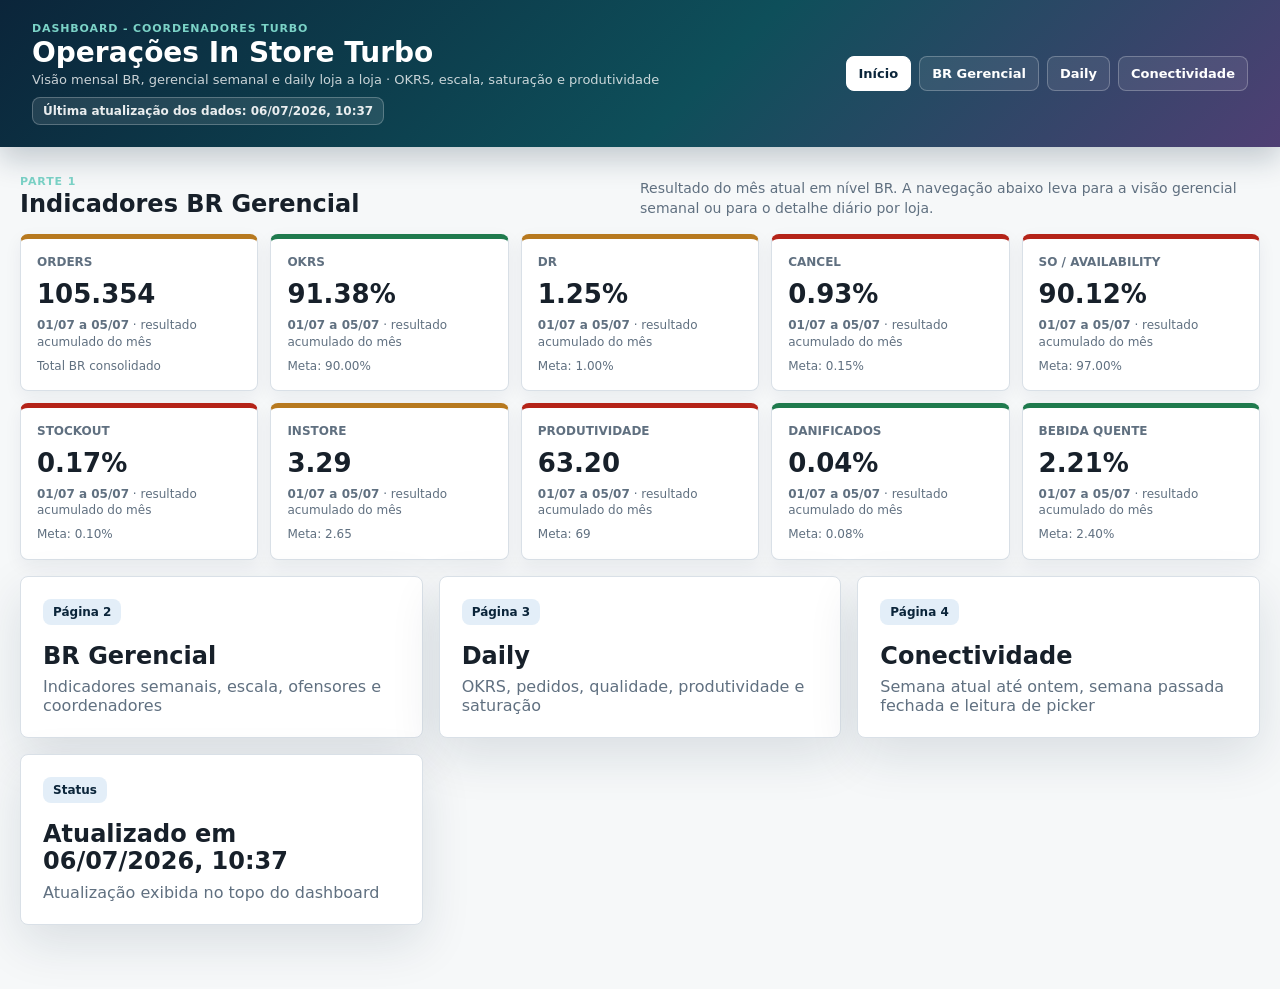
==== commit 7a7505dd: "Atualiza dashboard principal" ====
--- a/index.html
+++ b/index.html
@@ -3,26 +3,59 @@
   <head>
     <meta charset="utf-8" />
     <meta name="viewport" content="width=device-width, initial-scale=1" />
-    <title>Operações In Store Turbo - Conectividade Brasil</title>
+    <title>Operações In Store Turbo - 27/04/2026</title>
     <link rel="stylesheet" href="./styles.css" />
   </head>
   <body>
     <header class="topbar">
       <div>
-        <p class="eyebrow">Weekly - Coordenadores Turbo</p>
+        <p class="eyebrow">Dashboard - Coordenadores Turbo</p>
         <h1>Operações In Store Turbo</h1>
-        <p class="meta">Dados gerenciais + conectividade pre-jogo Brasil em 13/06, 19/06 e 24/06/2026</p>
+        <p class="meta">Visão mensal BR, gerencial semanal e daily loja a loja · OKRS, escala, saturação e produtividade</p>
         <p class="update-stamp" id="data-updated-at">Última atualização dos dados: carregando...</p>
       </div>
       <nav class="tabs" aria-label="Seções do dashboard">
+        <a href="#home">Início</a>
         <a href="#br">BR Gerencial</a>
-        <a href="#conectividade">Conectividade</a>
-        <a href="#escala">Escala</a>
-        <a href="#coords">Coordenadores</a>
+        <a href="#daily">Daily</a>
+        <a href="#connectivity">Conectividade</a>
       </nav>
     </header>
 
     <main>
+      <section id="home" class="section home-section">
+        <div class="section-title">
+          <div>
+            <p class="eyebrow">Parte 1</p>
+            <h2>Indicadores BR Gerencial</h2>
+          </div>
+          <p class="section-note">Resultado do mês atual em nível BR. A navegação abaixo leva para a visão gerencial semanal ou para o detalhe diário por loja.</p>
+        </div>
+        <div class="kpi-grid dense" id="month-kpis"></div>
+        <div class="home-grid">
+          <a class="home-card" href="#br">
+            <span>Página 2</span>
+            <strong>BR Gerencial</strong>
+            <em>Indicadores semanais, escala, ofensores e coordenadores</em>
+          </a>
+          <a class="home-card" href="#daily">
+            <span>Página 3</span>
+            <strong>Daily</strong>
+            <em>OKRS, pedidos, qualidade, produtividade e saturação</em>
+          </a>
+          <a class="home-card" href="#connectivity">
+            <span>Página 4</span>
+            <strong>Conectividade</strong>
+            <em>Semana atual até ontem, semana passada fechada e leitura de picker</em>
+          </a>
+          <div class="home-card home-card-static">
+            <span>Status</span>
+            <strong id="home-update-card">Dados carregados</strong>
+            <em>Atualização exibida no topo do dashboard</em>
+          </div>
+        </div>
+      </section>
+
       <section id="br" class="section">
         <div class="section-title">
           <div>
@@ -45,6 +78,30 @@
           </div>
         </article>
 
+        <article class="panel weekly-instore-panel">
+          <div class="panel-head">
+            <h3>InStore - últimas 4 semanas</h3>
+            <span class="pill">Assign + Picking + Packing</span>
+          </div>
+          <p class="chart-note">Barras empilhadas mostram a composição do InStore. As linhas mostram produtividade e lojas dentro da meta de InStore ≤ 2.57.</p>
+          <div class="chart-shell weekly-instore-shell">
+            <canvas id="weekly-instore-chart" height="560"></canvas>
+          </div>
+          <div class="table-wrap">
+            <table id="weekly-instore-table" class="compact-table"></table>
+          </div>
+        </article>
+
+        <article class="panel">
+          <div class="panel-head">
+            <h3>Compliance BR</h3>
+            <span class="pill" id="br-picking-compliance-pill">Última semana fechada</span>
+          </div>
+          <div class="table-wrap sticky-head-wrap">
+            <table id="br-picking-compliance-table" class="compact-table"></table>
+          </div>
+        </article>
+
         <article class="panel insight-panel">
           <div class="panel-head">
             <h3>Principais insights</h3>
@@ -64,44 +121,101 @@
         </article>
       </section>
 
-      <section id="conectividade" class="section">
-        <div class="section-title">
-          <div>
-            <p class="eyebrow">Copa do Mundo</p>
-            <h2>Conectividade pre-jogo Brasil</h2>
-          </div>
-          <p class="section-note">Janelas de 4 horas antes dos jogos do Brasil, com picker-hora conectado, necessidade forecast, pico de pickers únicos e lojas com maior gap.</p>
-        </div>
-
-        <div class="kpi-grid connectivity-grid" id="connectivity-kpis"></div>
-
-        <article class="panel connectivity-panel">
-          <div class="panel-head">
-            <h3>Resumo por jogo</h3>
-            <span class="pill">Pre-jogo</span>
-          </div>
-          <div class="table-wrap">
-            <table id="connectivity-summary-table" class="compact-table"></table>
-          </div>
-        </article>
-
-        <article class="panel connectivity-panel">
-          <div class="panel-head">
-            <h3>Conectividade por hora</h3>
-            <span class="pill warning">Picker-hora</span>
-          </div>
-          <div class="table-wrap matrix-wrap">
-            <table id="connectivity-hourly-table" class="matrix-table connectivity-hourly-table"></table>
-          </div>
-        </article>
-
-        <article class="panel">
-          <div class="panel-head">
-            <h3>Lojas com maior gap no último jogo</h3>
-            <span class="pill danger">Brasil x Escocia</span>
-          </div>
-          <div class="table-wrap">
-            <table id="connectivity-store-table" class="compact-table"></table>
+      <section id="daily" class="section">
+        <div class="section-title">
+          <div>
+            <p class="eyebrow">Daily</p>
+            <h2>Daily</h2>
+          </div>
+          <p class="section-note">Painel por loja com resultado do dia anterior, detalhes operacionais e leitura de saturação quando disponível.</p>
+        </div>
+
+        <article class="panel">
+          <div class="panel-head">
+            <h3>Resultado D-1 BR</h3>
+            <span class="pill" id="daily-br-date-pill">D-1</span>
+          </div>
+          <div class="kpi-grid dense" id="daily-br-kpis"></div>
+        </article>
+
+        <article class="panel">
+          <div class="panel-head">
+            <h3>InStore e Handoff compliance BR</h3>
+            <span class="pill" id="daily-service-compliance-pill">D-1</span>
+          </div>
+          <div class="kpi-grid dense" id="daily-service-compliance-kpis"></div>
+        </article>
+
+        <article class="panel">
+          <div class="panel-head">
+            <h3>Gerencial BR por hora</h3>
+            <span class="pill">Orders · InStore · Handoff</span>
+          </div>
+          <div class="table-wrap sticky-head-wrap">
+            <table id="daily-br-hourly-table" class="compact-table"></table>
+          </div>
+        </article>
+
+        <article class="panel">
+          <div class="panel-head">
+            <h3>InStore compliance por loja</h3>
+            <span class="pill">Todas as lojas</span>
+          </div>
+          <div class="table-wrap sticky-head-wrap">
+            <table id="daily-store-compliance-table" class="compact-table"></table>
+          </div>
+        </article>
+
+        <article class="panel">
+          <div class="panel-head">
+            <h3>Resumo D-1 por loja</h3>
+            <span class="pill" id="daily-date-pill">D-1</span>
+          </div>
+          <div class="daily-controls">
+            <label for="daily-store-select">Loja</label>
+            <select id="daily-store-select"></select>
+          </div>
+          <div class="kpi-grid dense" id="daily-kpis"></div>
+          <div id="daily-store-detail" class="daily-detail"></div>
+        </article>
+
+        <article class="panel">
+          <div class="panel-head">
+            <h3>Loja por hora</h3>
+            <span class="pill" id="daily-store-hourly-pill">Orders · InStore · Handoff</span>
+          </div>
+          <div class="table-wrap sticky-head-wrap">
+            <table id="daily-store-hourly-table" class="compact-table"></table>
+          </div>
+        </article>
+
+        <article class="panel">
+          <div class="panel-head">
+            <h3>Tempos e orders por picker</h3>
+            <span class="pill danger">Ofensores da loja</span>
+          </div>
+          <div class="table-wrap">
+            <table id="daily-picker-table" class="compact-table"></table>
+          </div>
+        </article>
+
+        <article class="panel">
+          <div class="panel-head">
+            <h3>Compliance D-1</h3>
+            <span class="pill" id="daily-picking-compliance-pill">D-1</span>
+          </div>
+          <div class="table-wrap sticky-head-wrap">
+            <table id="daily-picking-compliance-table" class="compact-table"></table>
+          </div>
+        </article>
+
+        <article class="panel">
+          <div class="panel-head">
+            <h3>Ranking de atenção D-1</h3>
+            <span class="pill danger">Todas as lojas</span>
+          </div>
+          <div class="table-wrap">
+            <table id="daily-table" class="compact-table"></table>
           </div>
         </article>
       </section>
@@ -112,7 +226,7 @@
             <p class="eyebrow">Parte 1.2</p>
             <h2>Pickers, forecast e escala</h2>
           </div>
-          <p class="section-note">A visão usa a base real de forecast, pickers necessários, programados e conectados nas janelas dos jogos.</p>
+          <p class="section-note">A visão usa a fórmula customizada de pickers necessários, considerando tempo em loja, orders por hora e apoio de recebimento.</p>
         </div>
 
         <article class="panel gap-panel">
@@ -130,26 +244,106 @@
 
         <article class="panel">
           <div class="panel-head">
-            <h3>Modelo BR por dia e hora</h3>
-            <span class="pill">Jogos Brasil</span>
-          </div>
+            <h3>Sugestão de ajuste de HC</h3>
+            <span class="pill warning">HC Preview + Delta BR</span>
+          </div>
+          <p class="chart-note">Need HC considera escala operacional por dia: madrugada, AM, PM e intermediários para picos, jornada 7h20, 6x1, sábado com time completo, dias úteis com 20% de folga e domingo com 30% do time em folga. Helppi entra só como cobertura pontual de pico, limitado a 3 por dia e 6 por semana por loja.</p>
+          <div class="kpi-grid dense hc-summary" id="hc-adjust-summary"></div>
+          <div class="table-wrap">
+            <table id="hc-adjust-table" class="compact-table"></table>
+          </div>
+          <div class="table-wrap slim">
+            <table id="hc-transfer-table" class="compact-table"></table>
+          </div>
+        </article>
+
+        <article class="panel">
+          <div class="panel-head">
+            <h3>Sugestão de escala - lojas ofensoras</h3>
+            <span class="pill danger">Top 5 InStore</span>
+          </div>
+          <p class="chart-note">Sugestão por dia e turno para as 5 lojas mais ofensoras em InStore. Jornada usada: 7h20. Domingo considera 30% do time em folga.</p>
+          <div class="table-wrap">
+            <table id="offender-schedule-table" class="compact-table"></table>
+          </div>
+        </article>
+
+      </section>
+
+      <section id="connectivity" class="section">
+        <div class="section-title">
+          <div>
+            <p class="eyebrow">Parte 1.3</p>
+            <h2>Conectividade</h2>
+          </div>
+          <p class="section-note">Leitura concentrada de conectividade, picking, intervalos, reception e outras atividades. A semana atual respeita o corte de ontem.</p>
+        </div>
+
+        <article class="panel">
+          <div class="panel-head">
+            <h3>Gerencial BR da semana atual</h3>
+            <span class="pill" id="connectivity-current-pill">Semana atual</span>
+          </div>
+          <p class="chart-note">Modelo BR por dia e hora com separação entre picking, rest, reception e outras atividades. O delta usa apenas `pickers in picking` contra o need.</p>
           <div class="matrix-legend">
             <span><i class="heat bad"></i> Delta negativo</span>
             <span><i class="heat ok"></i> Cobertura neutra</span>
             <span><i class="heat good"></i> Sobra de cobertura</span>
           </div>
           <div class="table-wrap matrix-wrap">
-            <table id="hourly-matrix" class="matrix-table"></table>
-          </div>
-        </article>
-
-        <article class="panel">
-          <div class="panel-head">
-            <h3>Escala por loja ofensora em InStore</h3>
-            <span class="pill danger">Fora do InStore</span>
-          </div>
-          <div class="table-wrap">
-            <table id="scale-priority-table" class="matrix-table store-matrix"></table>
+            <table id="connectivity-current-table" class="matrix-table"></table>
+          </div>
+        </article>
+
+        <article class="panel">
+          <div class="panel-head">
+            <h3>Semana passada completa por dia</h3>
+            <span class="pill">Fechada</span>
+          </div>
+          <div class="table-wrap matrix-wrap">
+            <table id="connectivity-previous-table" class="matrix-table"></table>
+          </div>
+        </article>
+
+        <article class="panel">
+          <div class="panel-head">
+            <h3>Pickers ofensores da semana atual</h3>
+            <span class="pill danger">Baixa aderência ao picking</span>
+          </div>
+          <p class="chart-note">Mostra pickers que apareceram em mais de 4 dias na semana e concentraram menos tempo no módulo de picking.</p>
+          <div class="table-wrap sticky-head-wrap">
+            <table id="connectivity-picker-offenders-table" class="compact-table"></table>
+          </div>
+        </article>
+
+        <article class="panel">
+          <div class="panel-head">
+            <h3>Visão por loja</h3>
+            <span class="pill">Filtro único</span>
+          </div>
+          <div class="daily-controls">
+            <label for="connectivity-store-filter">Loja</label>
+            <select id="connectivity-store-filter"></select>
+          </div>
+          <div class="connectivity-store-grid">
+            <div>
+              <div class="panel-subhead">
+                <h4>Semana atual</h4>
+                <span class="pill" id="connectivity-store-current-pill">Até ontem</span>
+              </div>
+              <div class="table-wrap matrix-wrap">
+                <table id="connectivity-store-current-table" class="matrix-table store-matrix"></table>
+              </div>
+            </div>
+            <div>
+              <div class="panel-subhead">
+                <h4>Semana passada</h4>
+                <span class="pill">Fechada</span>
+              </div>
+              <div class="table-wrap matrix-wrap">
+                <table id="connectivity-store-previous-table" class="matrix-table store-matrix"></table>
+              </div>
+            </div>
           </div>
         </article>
       </section>
@@ -164,10 +358,24 @@
         </div>
 
         <div id="coord-grid" class="coord-grid"></div>
+
+        <article class="panel">
+          <div class="panel-head">
+            <h3>Compliance por coordenador</h3>
+            <span class="pill" id="coord-picking-compliance-pill">Última semana fechada</span>
+          </div>
+          <div class="table-wrap sticky-head-wrap">
+            <table id="coord-picking-compliance-table" class="compact-table"></table>
+          </div>
+        </article>
       </section>
     </main>
 
     <script src="./scale_data.js"></script>
+    <script src="./okrs_data.js"></script>
+    <script src="./hc_gap_data.js"></script>
+    <script src="./daily_data.js"></script>
+    <script src="./weekly_instore_data.js"></script>
     <script src="./app.js"></script>
   </body>
 </html>
--- a/styles.css
+++ b/styles.css
@@ -24,7 +24,6 @@
 
 html {
   scroll-behavior: smooth;
-  scroll-padding-top: 170px;
 }
 
 body {
@@ -99,6 +98,12 @@
   background: rgba(255, 255, 255, 0.08);
 }
 
+.tabs a.active {
+  color: var(--navy);
+  background: #fff;
+  border-color: #fff;
+}
+
 main {
   width: min(1440px, calc(100% - 40px));
   margin: 28px auto 64px;
@@ -106,7 +111,69 @@
 
 .section {
   margin-bottom: 36px;
-  scroll-margin-top: 170px;
+}
+
+body[data-page="home"] main > .section:not(#home),
+body[data-page="gerencial"] #home,
+body[data-page="gerencial"] #daily,
+body[data-page="gerencial"] #connectivity,
+body[data-page="daily"] #home,
+body[data-page="daily"] #br,
+body[data-page="daily"] #escala,
+body[data-page="daily"] #coords,
+body[data-page="daily"] #connectivity,
+body[data-page="connectivity"] #home,
+body[data-page="connectivity"] #br,
+body[data-page="connectivity"] #daily,
+body[data-page="connectivity"] #escala,
+body[data-page="connectivity"] #coords {
+  display: none;
+}
+
+.home-grid {
+  display: grid;
+  grid-template-columns: repeat(3, minmax(0, 1fr));
+  gap: 16px;
+}
+
+.home-card {
+  display: block;
+  min-height: 145px;
+  padding: 22px;
+  color: var(--ink);
+  text-decoration: none;
+  border: 1px solid var(--line);
+  border-radius: 8px;
+  background: var(--panel);
+  box-shadow: var(--shadow);
+}
+
+.home-card span {
+  display: inline-flex;
+  margin-bottom: 18px;
+  padding: 6px 10px;
+  border-radius: 8px;
+  color: var(--navy);
+  background: var(--blue-soft);
+  font-size: 12px;
+  font-weight: 900;
+}
+
+.home-card strong {
+  display: block;
+  font-size: 24px;
+  line-height: 1.12;
+}
+
+.home-card em {
+  display: block;
+  margin-top: 8px;
+  color: var(--muted);
+  font-style: normal;
+}
+
+.home-card-static {
+  cursor: default;
 }
 
 .section-title {
@@ -131,6 +198,109 @@
   line-height: 1.45;
 }
 
+.store-link {
+  color: var(--navy);
+  text-decoration: underline;
+  text-decoration-thickness: 2px;
+  text-underline-offset: 3px;
+}
+
+.daily-controls {
+  display: flex;
+  align-items: center;
+  gap: 10px;
+  margin: 0 0 16px;
+}
+
+.daily-controls label {
+  color: var(--muted);
+  font-size: 12px;
+  font-weight: 900;
+  text-transform: uppercase;
+}
+
+.daily-controls select {
+  min-width: 280px;
+  padding: 10px 12px;
+  border: 1px solid var(--line);
+  border-radius: 8px;
+  color: var(--ink);
+  background: #fff;
+  font: inherit;
+  font-weight: 800;
+}
+
+.daily-detail {
+  margin-top: 16px;
+}
+
+.detail-band {
+  display: grid;
+  grid-template-columns: 0.7fr 1.3fr 1.3fr;
+  gap: 12px;
+}
+
+.detail-band div {
+  padding: 14px;
+  border: 1px solid var(--line);
+  border-radius: 8px;
+  background: #f7fafb;
+}
+
+.detail-band span {
+  display: block;
+  margin-bottom: 6px;
+  color: var(--muted);
+  font-size: 11px;
+  font-weight: 900;
+  text-transform: uppercase;
+}
+
+.detail-band strong {
+  display: block;
+  line-height: 1.35;
+}
+
+.detail-band small,
+.ops-grid small {
+  display: block;
+  margin-top: 4px;
+  color: var(--muted);
+  font-size: 12px;
+  font-weight: 700;
+  line-height: 1.3;
+}
+
+.ops-grid {
+  display: grid;
+  grid-template-columns: repeat(7, minmax(0, 1fr));
+  gap: 10px;
+  margin-top: 12px;
+}
+
+.ops-grid div {
+  padding: 12px;
+  border: 1px solid var(--line);
+  border-radius: 8px;
+  background: #fff;
+}
+
+.ops-grid span {
+  display: block;
+  margin-bottom: 6px;
+  color: var(--muted);
+  font-size: 11px;
+  font-weight: 900;
+  text-transform: uppercase;
+}
+
+.ops-grid strong {
+  display: block;
+  color: var(--ink);
+  font-size: 18px;
+  line-height: 1.25;
+}
+
 .kpi-grid {
   display: grid;
   grid-template-columns: repeat(6, minmax(0, 1fr));
@@ -142,10 +312,6 @@
   grid-template-columns: repeat(5, minmax(0, 1fr));
 }
 
-.connectivity-grid {
-  grid-template-columns: repeat(5, minmax(0, 1fr));
-}
-
 .kpi {
   min-height: 124px;
   padding: 16px;
@@ -197,6 +363,7 @@
 }
 
 .panel {
+  min-width: 0;
   background: var(--panel);
   border: 1px solid var(--line);
   border-radius: 8px;
@@ -266,15 +433,13 @@
   margin-bottom: 16px;
 }
 
-.connectivity-panel {
+.weekly-instore-panel {
   margin-bottom: 16px;
 }
 
-.muted-cell {
-  display: block;
-  margin-top: 3px;
-  color: var(--muted);
-  font-size: 11px;
+.weekly-instore-shell {
+  min-height: 560px;
+  margin-bottom: 12px;
 }
 
 .compare-table-wrap {
@@ -415,6 +580,9 @@
 }
 
 .matrix-wrap {
+  width: 100%;
+  max-width: 100%;
+  overflow: auto;
   max-height: 680px;
   border: 1px solid var(--line);
   border-radius: 8px;
@@ -432,8 +600,26 @@
 }
 
 .matrix-table {
-  min-width: 1680px;
-  font-size: 12px;
+  width: 100%;
+  min-width: 1320px;
+  table-layout: fixed;
+  font-size: 12px;
+}
+
+.matrix-table .day-col {
+  width: 140px;
+}
+
+.matrix-table .metric-col {
+  width: 120px;
+}
+
+.matrix-table .total-col {
+  width: 84px;
+}
+
+.matrix-table .hour-col {
+  width: 40px;
 }
 
 .matrix-table th {
@@ -444,7 +630,7 @@
 }
 
 .matrix-table td {
-  padding: 7px 8px;
+  padding: 7px 6px;
   text-align: center;
   white-space: nowrap;
 }
@@ -457,13 +643,13 @@
 
 .matrix-table th:nth-child(2) {
   position: sticky;
-  left: 150px;
+  left: 140px;
   z-index: 4;
 }
 
 .matrix-table th:nth-child(3) {
   position: sticky;
-  left: 280px;
+  left: 260px;
   z-index: 4;
 }
 
@@ -477,8 +663,8 @@
 
 .matrix-table .day-cell {
   left: 0;
-  width: 150px;
-  min-width: 150px;
+  width: 140px;
+  min-width: 140px;
   text-align: left;
   border-right: 1px solid var(--line);
 }
@@ -491,17 +677,17 @@
 }
 
 .metric-cell {
-  left: 150px;
-  width: 130px;
-  min-width: 130px;
+  left: 140px;
+  width: 120px;
+  min-width: 120px;
   text-align: left !important;
   font-weight: 800;
 }
 
 .total-cell {
-  left: 280px;
-  width: 98px;
-  min-width: 98px;
+  left: 260px;
+  width: 84px;
+  min-width: 84px;
   font-weight: 900;
   background: #f2f5f8 !important;
 }
@@ -620,6 +806,20 @@
   color: var(--navy);
 }
 
+.panel-subhead {
+  display: flex;
+  align-items: center;
+  justify-content: space-between;
+  gap: 12px;
+  margin: 0 0 10px;
+}
+
+.panel-subhead h4 {
+  margin: 0;
+  color: var(--navy);
+  font-size: 14px;
+}
+
 .compact-table {
   min-width: 0;
   font-size: 12px;
@@ -629,33 +829,39 @@
   position: static;
 }
 
+.sticky-head-wrap .compact-table th {
+  position: sticky;
+  top: 0;
+  z-index: 2;
+}
+
 .store-matrix {
-  min-width: 1780px;
-}
-
-.connectivity-hourly-table {
-  min-width: 1320px;
+  min-width: 1340px;
+}
+
+.store-matrix .day-col {
+  width: 160px;
 }
 
 .store-matrix .day-cell {
-  width: 170px;
-  min-width: 170px;
+  width: 160px;
+  min-width: 160px;
 }
 
 .store-matrix .metric-cell {
-  left: 170px;
+  left: 160px;
 }
 
 .store-matrix .total-cell {
-  left: 300px;
+  left: 280px;
 }
 
 .store-matrix th:nth-child(2) {
-  left: 170px;
+  left: 160px;
 }
 
 .store-matrix th:nth-child(3) {
-  left: 300px;
+  left: 280px;
 }
 
 .suggestions {
@@ -663,6 +869,43 @@
   padding-left: 18px;
   color: #26323d;
   line-height: 1.45;
+}
+
+.connectivity-store-grid {
+  display: grid;
+  grid-template-columns: 1fr;
+  gap: 18px;
+  min-width: 0;
+}
+
+.connectivity-store-grid > div {
+  min-width: 0;
+}
+
+.connectivity-store-grid .matrix-wrap {
+  width: 100%;
+  max-width: 100%;
+}
+
+#connectivity {
+  min-width: 0;
+}
+
+#connectivity .panel {
+  overflow: hidden;
+}
+
+#connectivity .matrix-wrap {
+  display: block;
+  max-width: 100%;
+  overflow-x: auto;
+  overflow-y: auto;
+}
+
+#connectivity .matrix-table th:not(:nth-child(-n + 3)),
+#connectivity .matrix-table td:not(.day-cell):not(.metric-cell):not(.total-cell) {
+  width: 40px;
+  min-width: 40px;
 }
 
 @media (max-width: 1080px) {
@@ -681,13 +924,16 @@
   }
 
   .kpi-grid.dense,
-  .connectivity-grid,
   .coord-metrics.full {
     grid-template-columns: repeat(3, 1fr);
   }
 
   .layout-2,
-  .coord-grid {
+  .coord-grid,
+  .home-grid,
+  .connectivity-store-grid,
+  .detail-band,
+  .ops-grid {
     grid-template-columns: 1fr;
   }
 }
@@ -707,7 +953,6 @@
   }
 
   .kpi-grid.dense,
-  .connectivity-grid,
   .coord-metrics.full {
     grid-template-columns: repeat(2, 1fr);
   }
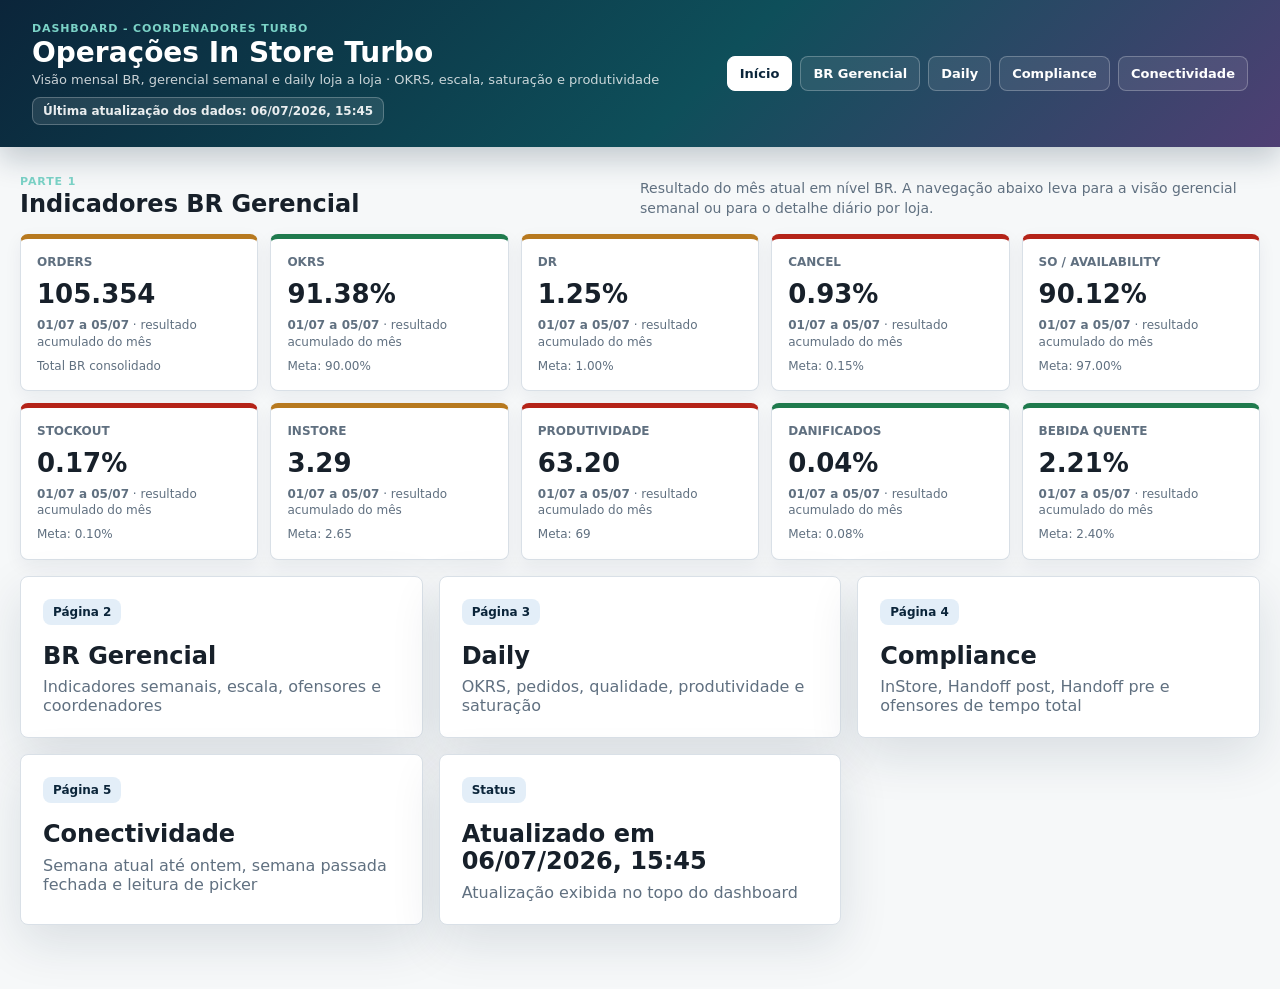
==== commit 2c88cb10: "Adiciona aba de compliance de servico" ====
--- a/index.html
+++ b/index.html
@@ -18,6 +18,7 @@
         <a href="#home">Início</a>
         <a href="#br">BR Gerencial</a>
         <a href="#daily">Daily</a>
+        <a href="#service">Compliance</a>
         <a href="#connectivity">Conectividade</a>
       </nav>
     </header>
@@ -43,8 +44,13 @@
             <strong>Daily</strong>
             <em>OKRS, pedidos, qualidade, produtividade e saturação</em>
           </a>
+          <a class="home-card" href="#service">
+            <span>Página 4</span>
+            <strong>Compliance</strong>
+            <em>InStore, Handoff post, Handoff pre e ofensores de tempo total</em>
+          </a>
           <a class="home-card" href="#connectivity">
-            <span>Página 4</span>
+            <span>Página 5</span>
             <strong>Conectividade</strong>
             <em>Semana atual até ontem, semana passada fechada e leitura de picker</em>
           </a>
@@ -216,6 +222,68 @@
           </div>
           <div class="table-wrap">
             <table id="daily-table" class="compact-table"></table>
+          </div>
+        </article>
+      </section>
+
+      <section id="service" class="section">
+        <div class="section-title">
+          <div>
+            <p class="eyebrow">Compliance</p>
+            <h2>InStore e Handoff</h2>
+          </div>
+          <p class="section-note">Semana passada fechada com metas fixas: InStore ≤ 2,6, Handoff post ≤ 0,9 e Handoff pre ≤ 1,5. A visão destaca lojas com tempo total acima de 12 e a etapa mais ofensora.</p>
+        </div>
+
+        <article class="panel">
+          <div class="panel-head">
+            <h3>Resumo BR da semana</h3>
+            <span class="pill" id="service-period-pill">Semana passada</span>
+          </div>
+          <div class="kpi-grid dense" id="service-kpis"></div>
+        </article>
+
+        <article class="panel">
+          <div class="panel-head">
+            <h3>Compliance BR por dia</h3>
+            <span class="pill">Dia da semana</span>
+          </div>
+          <div class="table-wrap sticky-head-wrap">
+            <table id="service-day-table" class="compact-table"></table>
+          </div>
+        </article>
+
+        <article class="panel">
+          <div class="panel-head">
+            <h3>Lojas com tempo total acima de 12</h3>
+            <span class="pill danger">Ofensores</span>
+          </div>
+          <div class="table-wrap sticky-head-wrap">
+            <table id="service-offenders-table" class="compact-table"></table>
+          </div>
+        </article>
+
+        <article class="panel">
+          <div class="panel-head">
+            <h3>Visão geral por loja</h3>
+            <span class="pill">Semana fechada</span>
+          </div>
+          <div class="table-wrap sticky-head-wrap">
+            <table id="service-store-table" class="compact-table"></table>
+          </div>
+        </article>
+
+        <article class="panel">
+          <div class="panel-head">
+            <h3>Loja por dia da semana</h3>
+            <span class="pill">Todas as lojas</span>
+          </div>
+          <div class="daily-controls">
+            <label for="service-store-filter">Loja</label>
+            <select id="service-store-filter"></select>
+          </div>
+          <div class="table-wrap sticky-head-wrap">
+            <table id="service-store-day-table" class="compact-table"></table>
           </div>
         </article>
       </section>
@@ -371,11 +439,12 @@
       </section>
     </main>
 
-    <script src="./scale_data.js"></script>
-    <script src="./okrs_data.js"></script>
-    <script src="./hc_gap_data.js"></script>
-    <script src="./daily_data.js"></script>
-    <script src="./weekly_instore_data.js"></script>
-    <script src="./app.js"></script>
+    <script src="./scale_data.js?v=20260706"></script>
+    <script src="./okrs_data.js?v=20260706"></script>
+    <script src="./hc_gap_data.js?v=20260706"></script>
+    <script src="./daily_data.js?v=20260706"></script>
+    <script src="./weekly_instore_data.js?v=20260706"></script>
+    <script src="./service_compliance_data.js?v=20260706"></script>
+    <script src="./app.js?v=20260706"></script>
   </body>
 </html>
--- a/styles.css
+++ b/styles.css
@@ -116,15 +116,24 @@
 body[data-page="home"] main > .section:not(#home),
 body[data-page="gerencial"] #home,
 body[data-page="gerencial"] #daily,
+body[data-page="gerencial"] #service,
 body[data-page="gerencial"] #connectivity,
 body[data-page="daily"] #home,
 body[data-page="daily"] #br,
+body[data-page="daily"] #service,
 body[data-page="daily"] #escala,
 body[data-page="daily"] #coords,
 body[data-page="daily"] #connectivity,
+body[data-page="service"] #home,
+body[data-page="service"] #br,
+body[data-page="service"] #daily,
+body[data-page="service"] #escala,
+body[data-page="service"] #coords,
+body[data-page="service"] #connectivity,
 body[data-page="connectivity"] #home,
 body[data-page="connectivity"] #br,
 body[data-page="connectivity"] #daily,
+body[data-page="connectivity"] #service,
 body[data-page="connectivity"] #escala,
 body[data-page="connectivity"] #coords {
   display: none;
